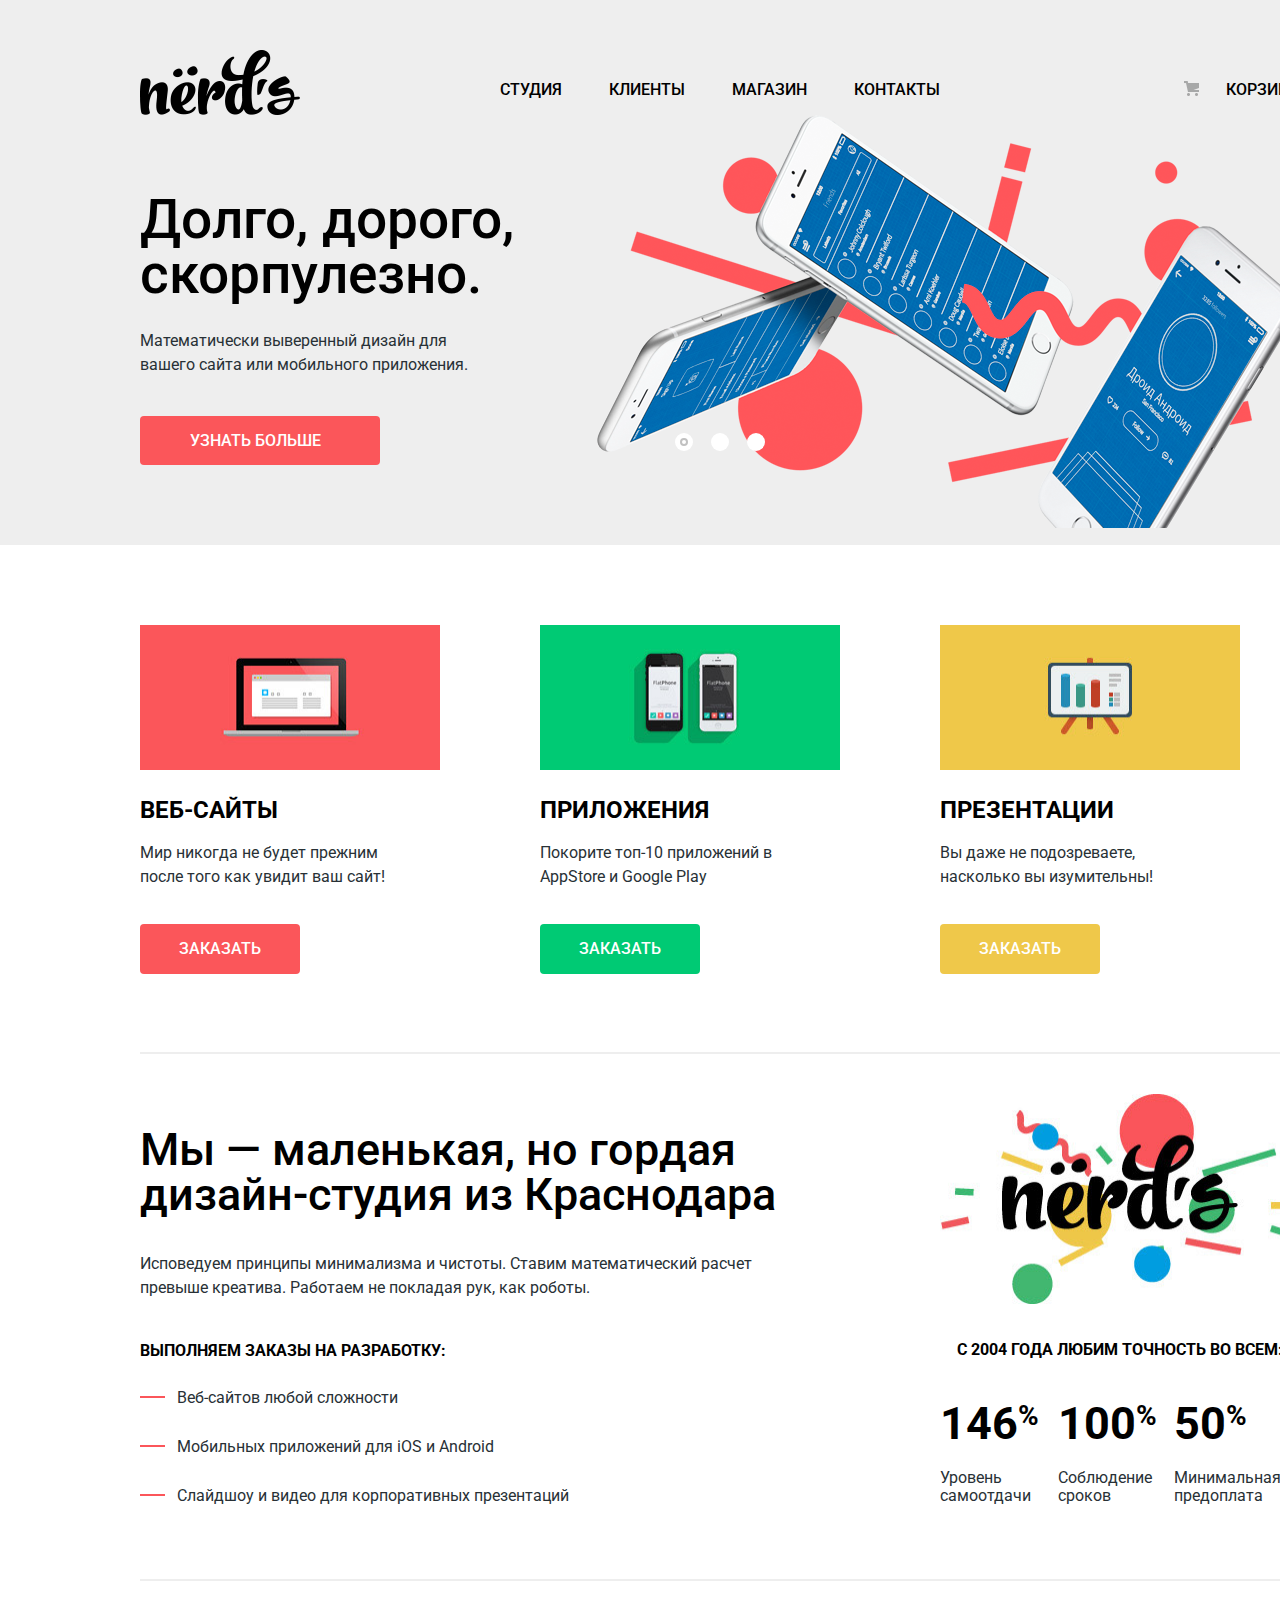
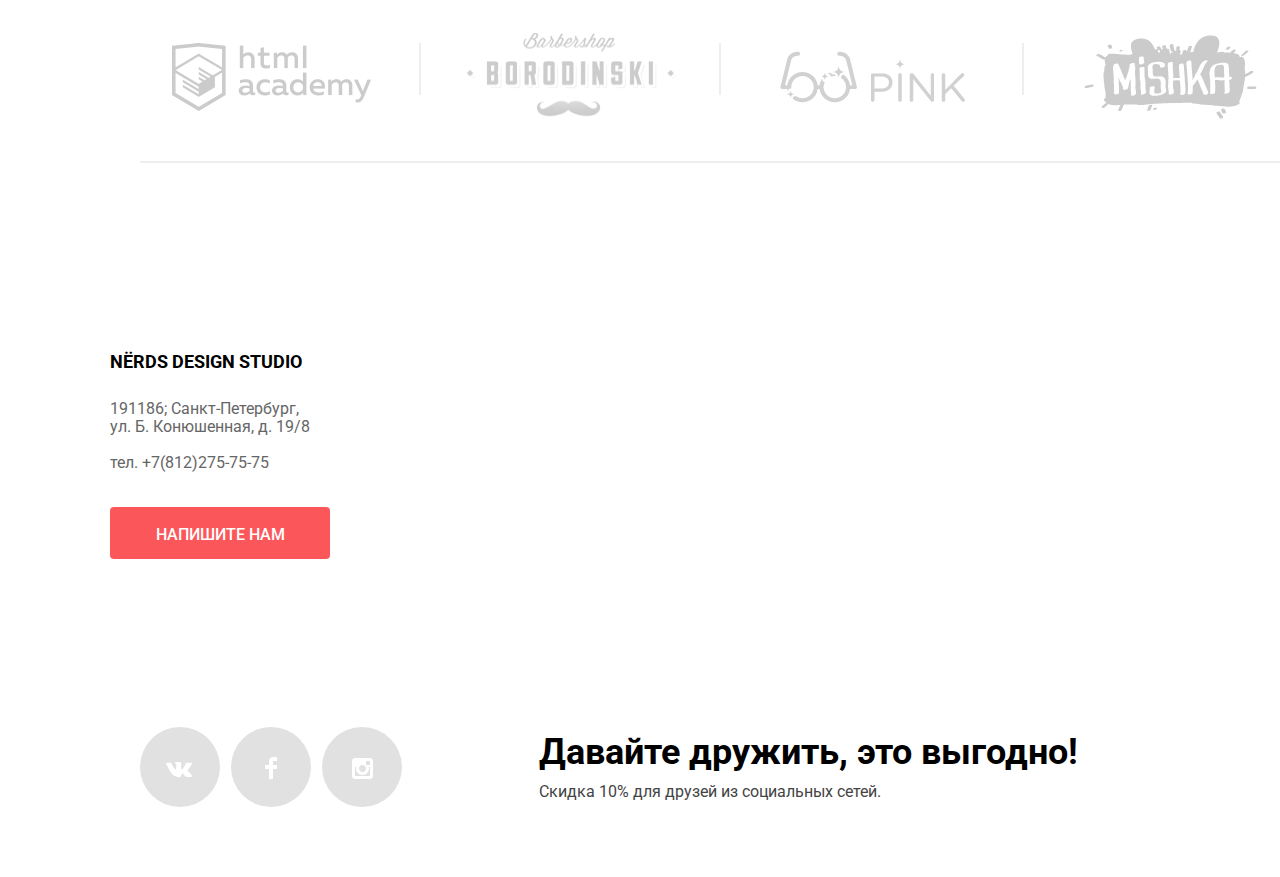
==== index.html @ 7571cc12 "Первая страница" ====
<!DOCTYPE html>
<html lang="ru">
  <head>
    <meta charset="utf-8">
    <title>Нёрдс</title>
    <link href="https://fonts.googleapis.com/css?family=Roboto:400,500,700&amp;subset=cyrillic" rel="stylesheet">
    <link href="css/normalize.css" rel="stylesheet">
    <link href="css/style.css" rel="stylesheet">
  </head>
  <body>
    <div class="header-gray-wrapper">
      <input class="visually-hidden" type="radio" id="slide-1" name="toggle" checked>
      <input class="visually-hidden" type="radio" id="slide-2" name="toggle">
      <input class="visually-hidden" type="radio" id="slide-3" name="toggle">
      <div class="site-wrapper">
        <header class="main-header">
          <div class="three-columns">
            <a href="#" class="logo-link">
              <svg xmlns="http://www.w3.org/2000/svg" xmlns:xlink="http://www.w3.org/1999/xlink" width="160" height="65" viewBox="0 0 160 65">
                <image id="nerds-logo" width="160" height="65" xlink:href="[data-uri]"/>
              </svg>      
            </a>
            <nav class="header-nav">
              <ul>
                <li class="header-nav-item"><a href="#">Студия</a></li>
                <li class="header-nav-item"><a href="#">Клиенты</a></li>
                <li class="header-nav-item"><a href="#">Магазин</a></li>
                <li class="header-nav-item"><a href="#">Контакты</a></li>
              </ul>
            </nav>
            <ul class="user-nav">
              <li class="user-nav-item">
                <a href="#">Корзина</a>
                <svg xmlns="http://www.w3.org/2000/svg" xmlns:xlink="http://www.w3.org/1999/xlink" width="15" height="15" viewBox="0 0 15 15">  
                  <image id="cart-icon" width="15" height="15" xlink:href="[data-uri]"/>
                </svg>  
              </li>
            </ul>
          </div>

          <section class="slider"> 
            <ul class="slider-list">
              <li class="slider-item slide" id="slide1">
                <h3 class="slide-title">
                  Долго, дорого, скорпулезно.
                </h3>
                <p class="slide-text">Математически выверенный дизайн для вашего сайта или мобильного приложения.</p>
                <a class="button slide-button" href="#"><span>Узнать больше</span></a>
              </li>
    
              <li class="slider-item slide" id="slide2">
                <h3 class="slide-title">
                  Любим математику как никто другой
                </h3>
                <p class="slide-text">Никакого креатива, только математические формулы для расчета идеальных пропорций.</p>
                <a class="button slide-button" href="#"><span>Узнать больше</span></a>
              </li>
    
              <li class="slider-item slide" id="slide3">
                <h3 class="slide-title">
                  Только ночь, только хардкор
                </h3>
                <p class="slide-text">Работать днём, как все? Мы против этого. Ближе к полуночи работа нолько начинается.</p>
                <a class="button slide-button" href="#"><span>Узнать больше</span></a>
              </li>
            </ul>

            <div class="slider-controls">
                <label for="slide-1">Первый</label>
                <label for="slide-2">Второй</label>
                <label for="slide-3">Третий</label>
              </div>
          </section>
        </header>
      </div> 
    </div>
    <div class="site-wrapper">
      <main>
        <section class="advantages">
          <h2 class="visually-hidden">Преимущества студии Нёрдс</h2>
          <ul class="advantages-list">
            <li class="advavantages-item">
              <img src="img/illustration-1.jpg" width="300" height="145" alt="Картинка веб-сайта">
              <h3 class="advantage-title">Веб-сайты</h3>
              <p class="advantage-text">Мир никогда не будет прежним после того как увидит ваш сайт!</p>
              <a class="button advantage-link" href="#"><span>Заказать</span></a>
            </li>
            <li class="advavantages-item">
                <img src="img/illustration-2.jpg" width="300" height="145" alt="Картинка с мобильными устройствами">
                <h3 class="advantage-title">Приложения</h3>
                <p class="advantage-text">Покорите топ-10 приложений в AppStore и Google Play</p>
                <a class="button advantage-link" href="#"><span>Заказать</span></a>
            </li>
            <li class="advavantages-item">
                <img src="img/illustration-3.jpg" width="300" height="145" alt="Картинка с презентацией">
                <h3 class="advantage-title">Презентации</h3>
                <p class="advantage-text">Вы даже не подозреваете, насколько вы изумительны!</p>
                <a class="button advantage-link" href="#"><span>Заказать</span></a>
            </li>
          </ul>
        </section>
        <div class="two-columns">
          <section class="studio-info">
            <h3 class="visually-hidden">Информация о студии Нёрдс</h3>
            <b class="studio-info-title">Мы — маленькая, но гордая дизайн-студия из Краснодара</b>
            <p class="studio-info-text">Исповедуем принципы минимализма и чистоты. Ставим математический расчет превыше креатива. Работаем не покладая
              рук, как роботы.
            </p>
            <p class="studio-offer-title">Выполняем заказы на разработку:</p>
            <ul class="studio-offer-list">
              <li class="studio-offer-item">Веб-сайтов любой сложности</li>
              <li class="studio-offer-item">Мобильных приложений для iOS и Android</li>
              <li class="studio-offer-item">Слайдшоу и видео для корпоративных презентаций</li>              
            </ul>
          </section>
          <section class="studio-statictics">
            <h3 class="visually-hidden">Статистика студии Нёрдс</h3>
            <img src="img/nerds-illustration.jpg" width="360" height="210" alt="Логотип Нёрдс">
            <p class="studio-statistics-title">с 2004 года любим точность во всем:</p>
            <ul class="studio-statistics-list">
              <li class="studio-statistics-item"><span class="statistics-percent">146<sup>%</sup></span>Уровень самоотдачи</li>
              <li class="studio-statistics-item"><span class="statistics-percent">100<sup>%</sup></span>Соблюдение сроков</li>
              <li class="studio-statistics-item"><span class="statistics-percent">50<sup>%</sup></span>Минимальная предоплата</li>
            </ul>
          </section>
         </div>

        <section class="partners">
          <h3 class="visually-hidden">Список партнеров Нёрдс</h3>
          <ul class="partners-list">
            <li class="partners-item">
              <a href="#"><img src="img/logo-1.png" width="199" height="68" alt="HTML-Academy"></a>
            </li>
            <li class="partners-item">
                <a href="#"><img src="img/logo-2.png" width="209" height="87" alt="Borodinski-Barbershop"></a>
            </li>
            <li class="partners-item">
                <a href="#"><img src="img/logo-3.png" width="185" height="52" alt="Pink"></a>
            </li>
            <li class="partners-item">
                <a href="#"><img src="img/logo-4.png" width="173" height="84" alt="Mishka"></a>
            </li>              
          </ul>
        </section>
      </main>
    </div>

      <section class="map" aria-label="Нёрдс на карте">
        <iframe src="https://yandex.ru/map-widget/v1/-/CBF9nKAJWA" height="415" allowfullscreen="true"></iframe>
        <div class="map-container">
          <section class="contacts">
            <span class="contacts-title">NЁRDS Design studio</span>
            <p class="contacts-adress">191186; Санкт-Петербург, ул. Б. Конюшенная, д. 19/8</p>
            <p class="contacts-telephone">тел. +7(812)275-75-75</p>
            <a class="button contacts-button"><span>Напишите нам</span></a>
          </section>
        </div>
      </section>
      
    <div class="site-wrapper">
      <footer class="main-footer">
        <ul class="footer-nav" aria-label="Нёрдс в социальных сетях">
          <li class="footer-nav-item">
            <a href="#" class="nav-item-vk">
              <span class="visually-hidden">Вконтакте</span>              
            </a>
          </li>

          <li class="footer-nav-item">
            <a href="#" class="nav-item-fb">
              <span class="visually-hidden">Фейсбук</span>
            </a>
          </li>

          <li class="footer-nav-item">
            <a href="#" class="nav-item-inst">
              <span class="visually-hidden">Инстаграм</span>            
            </a>
          </li>
        </ul>
        <div class="footer-info">
          <h3 class="footer-info-title">Давайте дружить, это выгодно!</h3>
          <span class="footer-info-text">Скидка 10% для друзей из социальных сетей.</span>
        </div>
      </footer>
    </div>
    
    <section class="write-us">
      <form class="write-us-form" id="write-us-form" action="https://echo.htmlacademy.ru" method="post">
        <h3 class="wrire-us-title">Напишите нам</h3>
        <div class="write-us-form-two-columns">
          <p>
            <label for="name">Ваше имя:</label>
            <input type="text" id="name" placeholder="Имя Фамилия">
          </p>
          <p>
            <label for="e-mail">Ваш e-mail:</label>
            <input type="email" id="e-mail" placeholder="email@example.com">
          </p>
        </div>
        <label for="text-form">Текст письма:</label>
        <textarea class="text-form" id="text-form" placeholder="В свободной форме"></textarea>
        <button class="button write-us-button">Отправить</button>
      </form>
      <button class="close-button" type="button">Закрыть окно</button>
    </section>
  </body>
</html>
---- css/style.css ----
body {
  margin: 0;
  padding: 0;

  font-family: "Roboto", "Arial", sans-serif;
  font-size: 16px;
  line-height: 24px;
  font-weight: normal;
  color: #000000;

  background-color: #ffffff;  
}

*, *::before, *::after {
	-webkit-box-sizing: inherit;
	        box-sizing: inherit;
}
html {
	-webkit-box-sizing: border-box;
	        box-sizing: border-box;
}
a {
  color: black;
	text-decoration: none;
}
.visually-hidden:not(:focus):not(:active),
input[type="checkbox"].visually-hidden,
input[type="radio"].visually-hidden {
  position: absolute;

  width: 1px;
  height: 1px;
  margin: -1px;
  border: 0;
  padding: 0;

  white-space: nowrap;

  -webkit-clip-path: inset(100%);
          clip-path: inset(100%);
  clip: rect(0 0 0 0);
  overflow: hidden;
}
.header-gray-wrapper {
  width: 100%;
  margin-bottom: 80px;

  background-color: #eeeeee;
}
.site-wrapper {
  width: 1440px;
  margin: 0 auto;
  padding: 0px 140px;
}
.three-columns {
  display: flex;
}
.header-nav ul,
.user-nav,
.slider-list,
.advantages-list,
.studio-offer-list,
.studio-statistics-list,
.partners-list,
.footer-nav {
  list-style: none;
}
.studio-offer-list {
  margin: 0;
  padding: 0;
}
.header-nav-item {
  line-height: 30px;
  font-weight: 500;

  text-transform: uppercase;
}
.user-nav-item {
  position: relative;

  line-height: 30px;
  font-weight: 500;
  text-transform: uppercase;

  padding-left: 42px;
}
.slide-title {
  font-size: 55px;
  line-height: 55px;
  font-weight: 500;
  width: 520px;

  margin: 0;
  padding: 0;
  margin-bottom: 27px;
}
.slide-text {
  width: 360px;

  margin-bottom: 39px;

  color: #283136;
}
.advantage-title {
  margin: 0;
  padding: 0;

  font-size: 24px;
  line-height: 30px;
  font-weight: 700;

  text-transform: uppercase;
}
.advantage-text {
  margin-bottom: 35px;

  width: 250px;

  color: #283136;
}
.button {
  display: block;

  border-radius: 4px;

  color: #ffffff;
  line-height: 18px;
  font-weight: 500;

  text-transform: uppercase;
  cursor: pointer;
}
.header-nav ul {
  display: flex;

  margin: 0;
  padding: 0;
  padding-top: 25px;
}
.user-nav ul {
  display: flex;
  flex-wrap: wrap;
}
.header-nav-item {
  margin-right: 47px;
}
.header-nav-item:hover a,
.user-nav-item:hover a {
  color: #fb565a;
}
.header-nav-item:active a,
.user-nav-item:active a {
  color: #a6a6a6;
}
.user-nav-item svg {
  position: absolute;
  left: 0;
  top: 6px;
}
.header-nav {
  width: 440px;
}
.logo-link {
  margin-right: 200px;
}
.logo-link svg {
  margin-bottom: -7px;
}
.logo-link:hover svg {
  opacity: 0.8;
}
.logo-link:active svg {
  opacity: 0.3;
}
.user-nav {
  padding: 0;
  padding-top: 25px;
  margin: 0;
  margin-left: auto;
}
.slider-list {
  margin: 0;
  padding: 0;
}
.studio-info-title {
  font-size: 45px;
  line-height: 45px;
  font-weight: 500;
}
.studio-info-text {
  margin-bottom: 39px;
  margin-top: 35px;

  color: #283136;
}
.studio-offer-title {
  font-weight: 700;
  text-transform: uppercase;

  margin-bottom: 23px;
}
.studio-offer-item {
  position: relative;
  margin-bottom: 25px;
  padding-left: 37px;

  color: #283136;
}
.studio-offer-item:last-child {
  margin-bottom: 0;
}
.studio-offer-item::before {
  content: "";

  position: absolute;
  width: 25px;
  height: 2px;
  left: 0;
  top: 10px;

  background-color: #fb565a;
}
.studio-statistics-title {
  font-weight: 700;

  text-align: center;
  text-transform: uppercase;
  margin-bottom: 53px;
}
.studio-statistics-item {
  line-height: 18px;
  color: #283136;
}
.statistics-percent {
  display: inline-block;
  margin-bottom: 34px;

  font-size: 45px;
  line-height: 10,06px;
  font-weight: 700;

  color: #000000;
}
.footer-info {
  padding-top: 7px;
}
.footer-info-title {
  margin: 0;
  padding: 0;
  margin-bottom: 10px;

  font-size: 36px;
  line-height: 36px;
  font-weight: bold;
}
.footer-info-text {
  line-height: 22px;
  color: #444444;
}
.advantages-list {
  display: flex;
  justify-content: space-between;

  padding: 0;  
}
.advantages {
  position: relative;

  margin-bottom: 120px;
}
.advantages::after {
  content: "";

  position: absolute;
  width: 100%;
  height: 2px;
  background-color: #eeeeee;

  bottom: -80px;
}
.advavantages-item {
  margin: 0;
  margin-right: 100px;
}
.advavantages-item img {
  margin-bottom: 18px;
}
.advavantages-item:nth-child(3n) {
  margin-right: 60px;
}
.two-columns {
  display: flex;
  justify-content: space-between;
  position: relative;

  margin-bottom: 125px;
}
.two-columns::after {
  content: "";

  position: absolute;
  width: 100%;
  height: 2px;
  background-color: #eeeeee;

  bottom: -73px;

}
.studio-info {
  width: 660px;
  
  padding-top: 33px;
}
.main-header {
  padding-top: 50px;
}
.slider-item {
  padding-top: 77px;
  padding-bottom: 80px;
  padding-right: 35px;

  background-repeat: no-repeat;
  background-position: right 5px top 0px;
}
#slide-1:checked ~ .site-wrapper .slider-item {
  background-image: url(../img/slide1.png);
}
#slide-2:checked ~ .site-wrapper .slider-item {
  background-image: url(../img/slide2.png);
}
#slide-3:checked ~ .site-wrapper .slider-item {
  background-image: url(../img/slide3.png);
}
.map iframe {
  position: absolute;
  width: 100%;
  top: 0;

  border: none;
}
.map {
  position: relative;
  padding-right: 840px;
  margin-bottom: 600px;
}
.map-container {
  position: relative;
  
  width: 320px;
  margin: 0 auto;
}
.partners {
  position: relative;

  margin-bottom: 115px;
}
.partners::after {
  content: "";

  position: absolute;
  width: 100%;
  height: 2px;
  background-color: #eeeeee;

  bottom: -36px;
}
.partners-list {
  display: flex;

  justify-content: space-between;
  flex-wrap: wrap;

  padding: 0;
  padding-left: 32px;
}
.partners-item {
  display: flex;
  align-items: center;
  position: relative;

  min-height: 87px;
}
.partners-item:nth-child(n+2)::before {
  content: "";

  position: absolute;
  width: 2px;
  height: 52px;
  background-color: #eeeeee;
  top: 10px;
  left: -48px;
}
.partners-item:nth-child(4n+3)::before {
  left: -61px;
}
.partners-item:nth-child(4n+4)::before {
  left: -62px;
}
.partners-item img {
  opacity: 0.2;
}
.partners-item:hover img {
  opacity: 1.0;
}
.partners-item:active img {
  opacity: 0.1;
}
.partners-item:nth-child(n) {
  margin-right: 95px;
}
.partners-item:nth-child(2n) {
  margin-right: 102px;
}
.partners-item:nth-child(3n) {
  margin-right: 118px;
}
.partners-item:nth-child(4n) {
  margin-right: 43px;
}
.main-footer {
  display: flex;

  padding-bottom: 70px;
}
.footer-nav {
  display: flex;
  justify-content: space-between;

  margin: 0;
  padding: 0;
  margin-right: 137px;
}
.footer-nav-item {
  position: relative;
  margin-right: 11px;

  width: 80px;
  height: 80px;
  border-radius: 50%;

  background-color: #e1e1e1;
}
.footer-nav-item:nth-child(3n) {
  margin-right: 0px;
}
.footer-nav-item:hover {
  background-color: #e74246;
  cursor: pointer;
}
.footer-nav-item:active {
  background-color: #d7373b;
  cursor: pointer;
}
.footer-nav-item:active a::after {
  opacity: 0.3;
}
.studio-statictics {
  width: 360px;
}
.studio-statictics img {
  margin-bottom: 11px;
}
.studio-statistics-list {
  display: flex;

  padding: 0;
  margin: 0;
}
.studio-statistics-item {
  display: flex;
  flex-direction: column;

  margin-right: 19px;
}
.studio-statistics-item:nth-child(3n+2) {
  margin-right: 17px;
}
.advantage-link {
  width: 160px;
  padding: 16px 39px;
}
.advavantages-item:nth-child(3n+1) .advantage-link {
  background-color: #fb565a;
}
.advavantages-item:nth-child(3n+1) .advantage-link:active {
  background-color: #d7373b;
}
.advavantages-item:nth-child(3n+2) .advantage-link {
  background-color: #00ca74;
}
.advavantages-item:nth-child(3n+3) .advantage-link {
  background-color: #efc84a;
}
.advavantages-item:nth-child(3n+2) .advantage-link:hover {
  background-color: #00bc6c;
}
.advavantages-item:nth-child(3n+2) .advantage-link:active {
  background-color: #00aa62;
}
.advavantages-item:nth-child(3n+3) .advantage-link:hover {
  background-color: #eab534;
}
.advavantages-item:nth-child(3n+3) .advantage-link:active {
  background-color: #e5a722;
}
.slide-button {
  width: 240px;
  padding: 16px 50px 15px 50px;

  background-color: #fb565a;
}
.slide-button:hover,
.write-us-button:hover,
.advavantages-item:nth-child(3n+1) .advantage-link:hover,
.contacts-button:hover {
  background-color: #e74246;
}
.slide-button:active,
.write-us-button:active,
.advavantages-item:nth-child(3n+1) .advantage-link:active,
.contacts-button:active {
  background-color: #d7373b;
}
.slide {
  display: none;
}
#slide-1:checked ~ .site-wrapper #slide1,
#slide-2:checked ~ .site-wrapper #slide2,
#slide-3:checked ~ .site-wrapper #slide3 {
  display: block;
}
.button:active {
  box-shadow: inset 0 3px 0 0 rgba(0, 1, 1, 0.1);
}
.button:active span {
  opacity: 0.3;
}
.contacts {
  position: absolute;
  top: 55px;
  left: 0px;

  width: 320px;
  padding: 50px;
  padding-bottom: 48px;

  background-color: #ffffff;
}
.contacts-title {
  display: inline-block;

  font-size: 18px;
  line-height: 30px;
  font-weight: 700;
  text-transform: uppercase;

  margin-bottom: 23px;
}
.contacts-adress,
.contacts-telephone {
  width: 203px;

  line-height: 18px;
  color: #666666;
}
.contacts-adress {
  margin: 0;
  margin-bottom: 18px;
}
.contacts-telephone {
  margin: 0;
  margin-bottom: 35px;
}
.contacts-button {
  text-align: center;
  padding: 19px 40px 15px 40px;

  background-color: #fb565a;
}

.slider {
  position: relative;
}

.slider-controls label {
  display: inline-block;
  position: relative;

  width: 18px;
  height: 18px;
  margin-right: 18px;

  vertical-align: top;

  background-color: #ffffff;
  border-radius: 50%;
  cursor: pointer;
}
.slider-controls {
  position: absolute;
  bottom: 88px;
  left: 535px;
  z-index: 20;
  
  font-size: 0;
}
#slide-1:checked ~ .site-wrapper label[for="slide-1"]::before,
#slide-2:checked ~ .site-wrapper label[for="slide-2"]::before,
#slide-3:checked ~ .site-wrapper label[for="slide-3"]::before {
  content: "";

  position: absolute;
  left: 50%;
  top: 50%;
  z-index: 20;
  width: 8px;
  height: 8px;
  margin: -4px;

  background-color: inherit;
  border: 2px solid #c1c1c1;
  border-radius: 50%;
}
.write-us {
  width: 960px;
  padding: 70px 100px 85px 100px;

  background-color: #ffffff;
}
input[type="text"],
input[type="email"] {
  width: 360px;
  border: none;
  border-radius: 3px;
  border: 2px solid #d7dcde;
  padding: 15px;
}
.wrire-us-title {
  padding: 0;
  margin: 0;
  margin-bottom: 50px;

  font-size: 45px;
  line-height: 45px;
  font-weight: 500;
}
.write-us-button {
  margin: 0;
  padding: 17px 80px;

  background-color: #fb565a;
}
.text-form {
  width: 760px;
  padding: 15px;
  margin-bottom: 50px;
  min-height: 120px;
  resize: none;
}
input[type="text"]::placeholder,
input[type="email"]::placeholder,
.text-form::placeholder {
  color: #a1a1a1;
}
.write-us-form-two-columns {
  display: flex;
  justify-content: space-between;

  margin-bottom: 40px;
}
.footer-nav-item a::after {
  content: "";

  position: absolute;
  width: 26px;
  height: 28px;

  background-repeat: no-repeat;
  background-position: center;
}
.nav-item-vk::after {
  top: 28px;
  left: 26px;

  background-image: url(../img/vk-icon.svg);
}
.nav-item-fb::after {
  top: 27px;
  left: 27px;

  background-image: url(../img/fb-icon.svg);
}
.nav-item-inst::after {
  top: 27px;
  left: 27px;

  background-image: url(../img/insta-icon.svg);
}
.statistics-percent sup {
  font-size: 28px;
  line-height: 10px;
}
.write-us button {
  border: none;
}
.write-us {
  display: none;
  position: fixed;
  top: 10%;
  left: 50%;
  margin-left: -480px;
  z-index: 20;

  box-shadow: 0px 20px 40px 0px rgba(0, 1, 1, 0.75);
}
.close-button {
  position: absolute;
  top: 80px;
  right: 90px;

  font-size: 0;
  cursor: pointer;
}
.close-button::before,
.close-button::after {
  content: "";
  
  position: absolute;

  width: 3px;
  height: 20px;

  background-color: #fb565a;
  opacity: 0.3;
}
.close-button::before {
  transform: rotate(-45deg);
}
.close-button::after {
  transform: rotate(45deg);
}
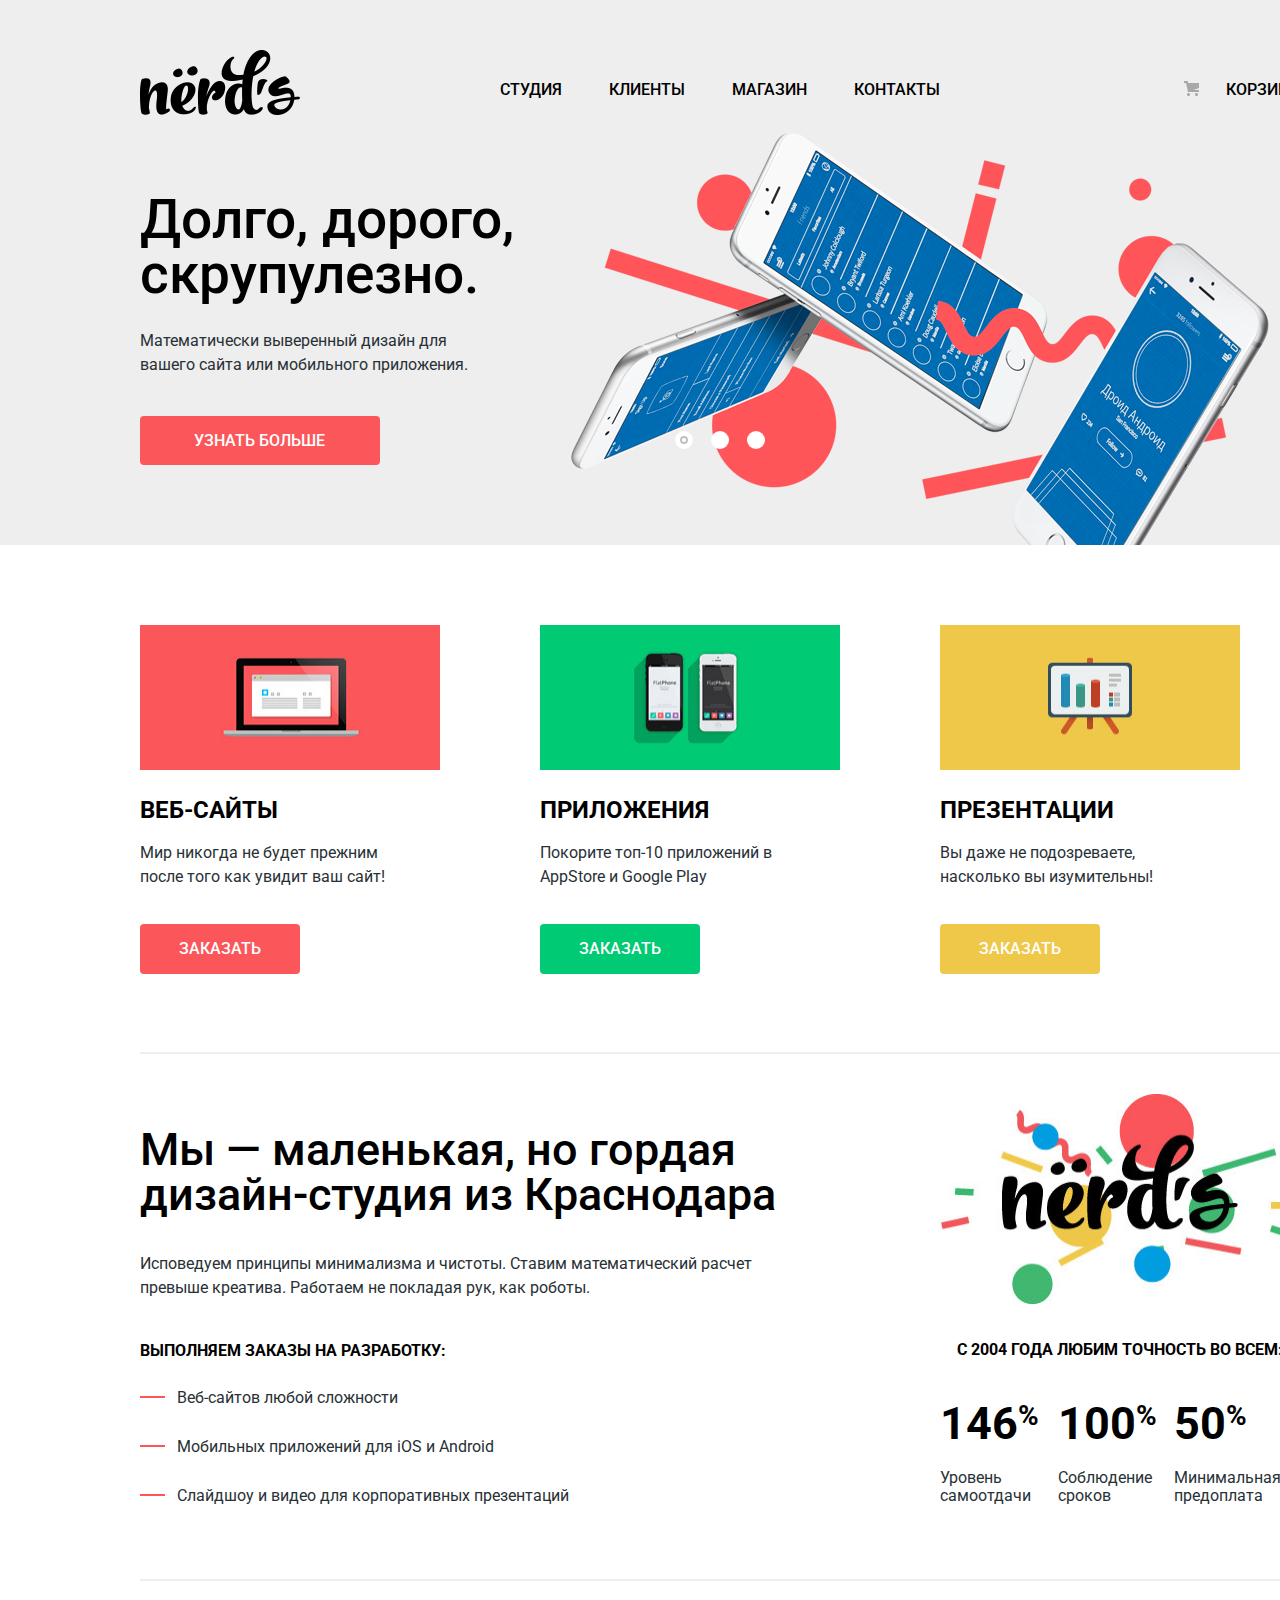
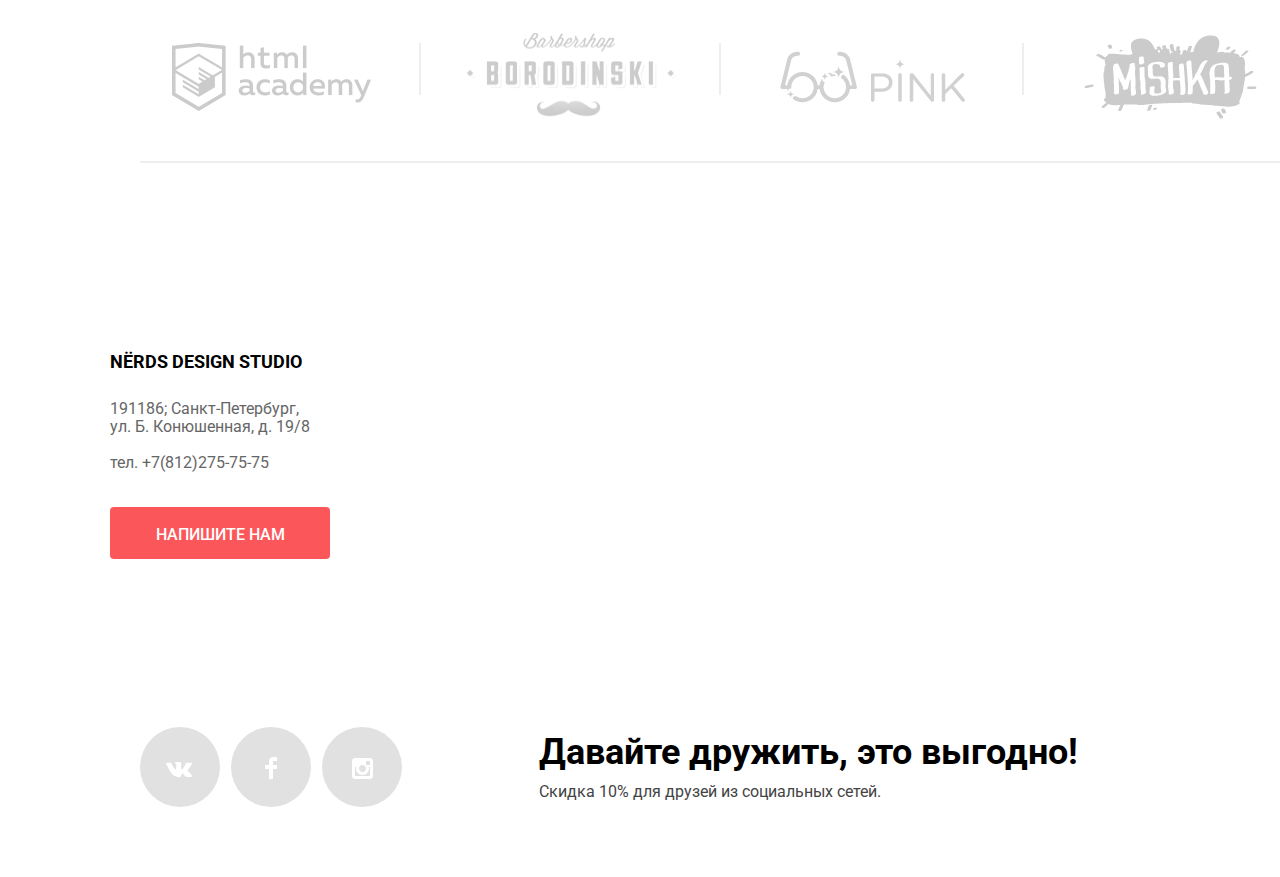
==== commit b7c62f06: "Исправлены опечатки" ====
--- a/index.html
+++ b/index.html
@@ -24,7 +24,7 @@
               <ul>
                 <li class="header-nav-item"><a href="#">Студия</a></li>
                 <li class="header-nav-item"><a href="#">Клиенты</a></li>
-                <li class="header-nav-item"><a href="#">Магазин</a></li>
+                <li class="header-nav-item"><a href="catalog.html">Магазин</a></li>
                 <li class="header-nav-item"><a href="#">Контакты</a></li>
               </ul>
             </nav>
@@ -42,7 +42,7 @@
             <ul class="slider-list">
               <li class="slider-item slide" id="slide1">
                 <h3 class="slide-title">
-                  Долго, дорого, скорпулезно.
+                  Долго, дорого, скрупулезно.
                 </h3>
                 <p class="slide-text">Математически выверенный дизайн для вашего сайта или мобильного приложения.</p>
                 <a class="button slide-button" href="#"><span>Узнать больше</span></a>
@@ -60,7 +60,7 @@
                 <h3 class="slide-title">
                   Только ночь, только хардкор
                 </h3>
-                <p class="slide-text">Работать днём, как все? Мы против этого. Ближе к полуночи работа нолько начинается.</p>
+                <p class="slide-text">Работать днём, как все? Мы против этого. Ближе к полуночи работа только начинается.</p>
                 <a class="button slide-button" href="#"><span>Узнать больше</span></a>
               </li>
             </ul>
@@ -152,7 +152,7 @@
             <span class="contacts-title">NЁRDS Design studio</span>
             <p class="contacts-adress">191186; Санкт-Петербург, ул. Б. Конюшенная, д. 19/8</p>
             <p class="contacts-telephone">тел. +7(812)275-75-75</p>
-            <a class="button contacts-button"><span>Напишите нам</span></a>
+            <a href="#" class="button contacts-button"><span>Напишите нам</span></a>
           </section>
         </div>
       </section>
@@ -204,5 +204,7 @@
       </form>
       <button class="close-button" type="button">Закрыть окно</button>
     </section>
+
+    <script src="js/script.js"></script>
   </body>
 </html>--- a/css/style.css
+++ b/css/style.css
@@ -62,7 +62,13 @@
 .studio-offer-list,
 .studio-statistics-list,
 .partners-list,
-.footer-nav {
+.footer-nav,
+.products-list,
+.sorting-position,
+.user-sorting-position,
+.pagination-list,
+.feature-filter-list,
+.grid-filter-list {
   list-style: none;
 }
 .studio-offer-list {
@@ -320,7 +326,13 @@
   padding-right: 35px;
 
   background-repeat: no-repeat;
-  background-position: right 5px top 0px;
+  background-position: right 1px top 0px;
+}
+.slider-item:nth-child(1) {
+  background-position: right 31px top 17px;
+}
+.slider-item:nth-child(3) {
+  background-position: right 0px top 18px;
 }
 #slide-1:checked ~ .site-wrapper .slider-item {
   background-image: url(../img/slide1.png);
@@ -340,8 +352,9 @@
 }
 .map {
   position: relative;
+  min-height: 415px;
   padding-right: 840px;
-  margin-bottom: 600px;
+  margin-bottom: 70px;
 }
 .map-container {
   position: relative;
@@ -505,20 +518,22 @@
 }
 .slide-button {
   width: 240px;
-  padding: 16px 50px 15px 50px;
+  padding: 16px 50px 15px 54px;
 
   background-color: #fb565a;
 }
 .slide-button:hover,
 .write-us-button:hover,
 .advavantages-item:nth-child(3n+1) .advantage-link:hover,
-.contacts-button:hover {
+.contacts-button:hover,
+.product-price:hover {
   background-color: #e74246;
 }
 .slide-button:active,
 .write-us-button:active,
 .advavantages-item:nth-child(3n+1) .advantage-link:active,
-.contacts-button:active {
+.contacts-button:active,
+.product-price:active {
   background-color: #d7373b;
 }
 .slide {
@@ -598,7 +613,7 @@
 }
 .slider-controls {
   position: absolute;
-  bottom: 88px;
+  bottom: 90px;
   left: 535px;
   z-index: 20;
   
@@ -739,9 +754,408 @@
 .close-button::after {
   transform: rotate(45deg);
 }
-
-
-
-
-
-
+.catalog-title {
+  font-size: 55px;
+  line-height: 55px;
+  font-weight: 500;
+  text-align: center;
+
+  margin: 0;
+  margin-top: 77px;
+  padding: 0;
+  padding-bottom: 108px;
+}
+.nav-item-current {
+  position: relative;
+}
+.nav-item-current::after {
+  content: "";
+
+  position: absolute;
+  bottom: -10px;
+  left: 0px;
+  width: 74px;
+  height: 2px;
+  background-color: #fb565a;
+}
+.catalog-header-wrapper {
+  margin-bottom: 55px;
+}
+.catalog-two-columns {
+  display: flex;
+  justify-content: space-between;
+
+  margin-bottom: 60px;
+}
+.filters {
+  width: 280px;
+
+  margin-right: 135px;
+}
+.products {
+  padding-top: 3px;
+  width: 820px;
+}
+.products-title {
+  display: inline-block;
+  font-size: 18px;
+  line-height: 18px;
+  font-weight: 700;
+  text-transform: uppercase;
+
+  margin-right: 265px;
+  margin-bottom: 97px;
+  padding-left: 2px;
+}
+.product-description {
+  display: none;
+
+  width: 360px;
+  min-height: 230px;
+  padding: 32px 20px 45px 20px;
+
+  text-align: center;
+  background-color: #eeeeee;
+}
+.products-list {
+  display: flex;
+  flex-wrap: wrap;
+  justify-content: space-between;
+
+  margin: 0;
+  margin-bottom: 54px;
+  padding: 0;
+}
+.products-item {
+  position: relative;
+
+  margin: 0;
+  padding: 0;
+  margin-bottom: 66px;
+}
+.products-item:nth-last-child(-n+2) {
+  margin-bottom: 0;
+}
+.products-item::before {
+  content: "";
+
+  position: absolute;
+  width: 360px;
+  height: 40px;
+  top: -39px;
+  left: 0px;
+
+  background-image: url(../img/browser.svg);
+  opacity: 0.12;
+}
+.products-item:hover::before {
+  opacity: 1;
+}
+.products-item:hover .product-description {
+  display: block;
+  position: absolute;
+  bottom: 0;
+}
+.product-label {
+  font-size: 18px;
+  line-height: 30px;
+  font-weight: 700;
+  text-transform: uppercase;
+  
+  width: 200px;
+  margin: 0 auto;
+  margin-bottom: 25px;
+}
+.product-info {
+  font-size: 16px;
+  line-height: 18px;
+  width: 230px;
+  margin: 0 auto;
+  margin-bottom: 30px;
+
+  color: #666666;
+}
+.product-price {
+  width: 200px;
+  padding: 17px 60px;
+  margin: 0 auto;
+
+  background-color: #fb565a;
+}
+.sorting-wrapper {
+  display: flex;
+}
+.sorting-position li,
+.user-sorting-position li {
+  margin: 0;
+  padding: 0;
+
+  text-transform: uppercase;
+}
+.sorting-position {
+  display: flex;
+  justify-content: space-between;
+  flex-wrap: wrap;
+
+  width: 270px;
+  margin: 0;
+  margin-right: 50px;
+  padding: 0;
+  padding-bottom: 45px;
+  padding-top: 3px;
+}
+.sorting-item {
+  font-size: 14px;
+  line-height: 18px;
+  
+  opacity: 0.3;
+}
+.sorting-item:hover {
+  opacity: 0.6;
+}
+.sorting-item:active {
+  opacity: 1.0;
+}
+.current-sorting-position {
+  opacity: 1.0;
+}
+.user-sorting-position {
+  display: flex;
+  justify-content: space-between;
+
+  width: 40px;
+  margin: 0;
+  padding: 0;
+  padding-bottom: 45px;
+}
+.pagination-list {
+  display: flex;
+
+  margin: 0;
+  padding: 0;
+  padding-left: 1px;
+}
+.pagination-item {
+  font-size: 16px;
+  line-height: 18px;
+  font-weight: 500;
+  text-align: center;
+  min-width: 50px;
+  
+  padding: 16px 17px 14px 17px;
+  
+  margin-right: 11px;
+  border-radius: 5px;
+  color: #000000;
+  background-color: #eeeeee;
+  cursor: pointer;
+}
+.pagination-item-long {
+  text-transform: uppercase;
+  padding: 16px 78px 13px 78px;
+}
+.filter-button {
+  padding: 17px 90px 15px 90px;
+
+  border: none;
+  outline: none;
+  color: #000000;
+  background-color: #eeeeee; 
+}
+.pagination-item:hover,
+.filter-button:hover {
+  background-color: #dfdfdf;
+  border-color: #dfdfdf;
+}
+.pagination-item:active,
+.filter-button:active {
+  background-color: #d5d5d5;
+  border-color: #d5d5d5;
+  box-shadow: inset 0 3px 0 0 rgba(0, 1, 1, 0.1);
+}
+.pagination-item:active a {
+  color: #b7b7b7;
+}
+.pagination-item-current {
+  padding: 13px 14px 11px 14px;
+  background-color: #ffffff;
+  border: 3px solid #dbdbdb;
+}
+.legend-filter {
+  font-size: 18px;
+  line-height: 30px;
+  font-weight: 700;
+  text-transform: uppercase;
+}
+.grid-filter,
+.feature-filter,
+.cost-filter {
+  padding: 0;
+  border: none;
+}
+.cost-filter {
+  width: 260px;
+
+  margin-bottom: 53px;
+}
+.grid-filter {
+  margin-bottom: 25px;
+}
+.feature-filter {
+  margin-bottom: 30px;
+}
+.grid-filter-item,
+.feature-filter-item {
+  font-size: 16px;
+  line-height: 20px;
+
+  margin-bottom: 20px;
+
+  color: #283136;
+}
+.feature-filter-list,
+.grid-filter-list {
+  margin: 0;
+  padding: 0;
+  padding-left: 35px;
+}
+.radio-inditicator,
+.checkbox-inditicator {
+  position: relative;
+}
+.radio-inditicator::before {
+  content: "";
+
+  position: absolute;
+  width: 25px;
+  height: 25px;
+  left: -36px;
+  top: -3px;
+
+  opacity: 0.4;
+  background-image: url(../img/radio-off.svg);
+}
+
+.checkbox-inditicator::before {
+  content: "";
+
+  position: absolute;
+  width: 27px;
+  height: 23px;
+  left: -35px;
+  top: -3px;
+
+  opacity: 0.4;
+  background-image: url(../img/checkbox-off.svg);  
+  background-repeat: no-repeat;
+}
+.checkbox-inditicator:hover::before,
+.radio-inditicator:hover::before {
+  opacity: 1;
+  cursor: pointer;
+}
+
+.grid-filter-item input[type="radio"]:checked + .radio-inditicator::before {
+  background-image: url(../img/radio-on.svg);
+}
+.feature-filter-item input[type="checkbox"]:checked + .checkbox-inditicator::before {
+  background-image: url(../img/checkbox-on.svg);
+}
+.min-price,
+.max-price {
+  font-size: 16px;
+  line-height: 22px;
+
+  color: #283136;
+}
+.price-controls {
+  display: flex;
+  justify-content: space-between;
+
+  text-transform: uppercase;
+}
+.price-controls input {
+  width: 80px;
+  padding-top: 10px;
+  padding-bottom: 10px;
+  padding-left: 5px;
+  padding-right: 5px;
+  margin-left: 10px;
+
+  text-align: center;
+  background-color: #eeeeee;
+  border: none;
+}
+.cost-range-controls {
+  padding: 38px 20px 40px 20px;
+  margin-top: 49px;
+  margin-bottom: 14px;
+
+  border-radius: 3px;
+  background-color: #eeeeee;
+}
+.price-bar {
+  position: relative;
+
+  height: 2px;
+  background-color: #d7dcde;
+}
+.colored-price-bar {
+  position: absolute;
+
+  height: 2px;
+  width: 145px;
+  background-color: #00ca74;
+  z-index: 3;
+}
+.toggle {
+  position: absolute;
+
+  width: 20px;
+  height: 20px;
+  
+  background-color: #ababab;
+  border: 8px solid #ffffff;
+  border-radius: 50%;
+  box-shadow: 0 3px 1px 0 #cfcfcf;
+
+  z-index: 30;
+  cursor: pointer;
+}
+.left-toggle {
+  top: -9px;
+  left: -3px;
+}
+.right-toggle {
+  top: -9px;
+  right: 62px;
+}
+.legend-grid {
+  margin-bottom: 16px;
+}
+.legend-feature {
+  margin-bottom: 16px;
+}
+.sorting-down svg {
+  transform: rotate(-180deg);
+}
+.user-sorting-position li {
+  opacity: 0.2;
+}
+.user-sorting-position li:hover {
+  opacity: 0.5;
+}
+.user-sorting-position li:active {
+  opacity: 1.0;
+}
+.user-sorting-position .active-sorting-position {
+  opacity: 1.0;
+}
+
+
+
+
+
+
+
+
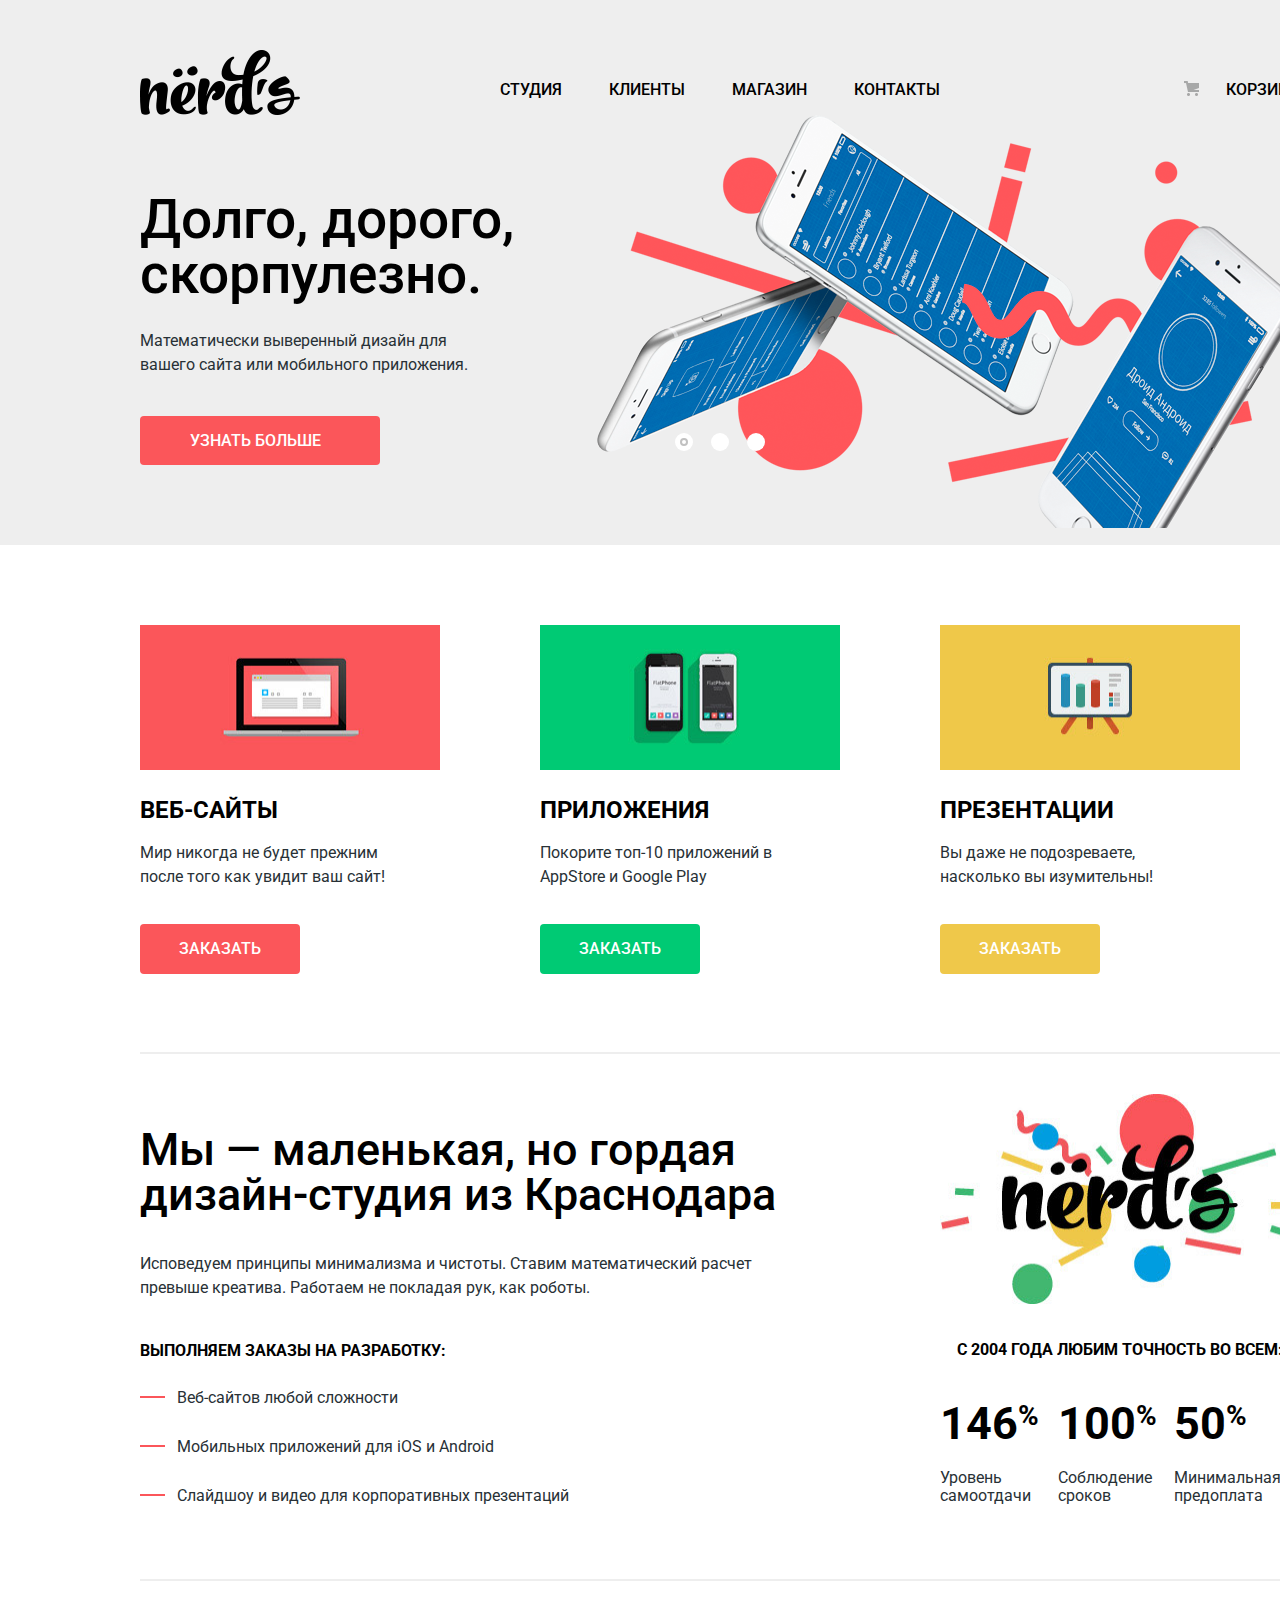
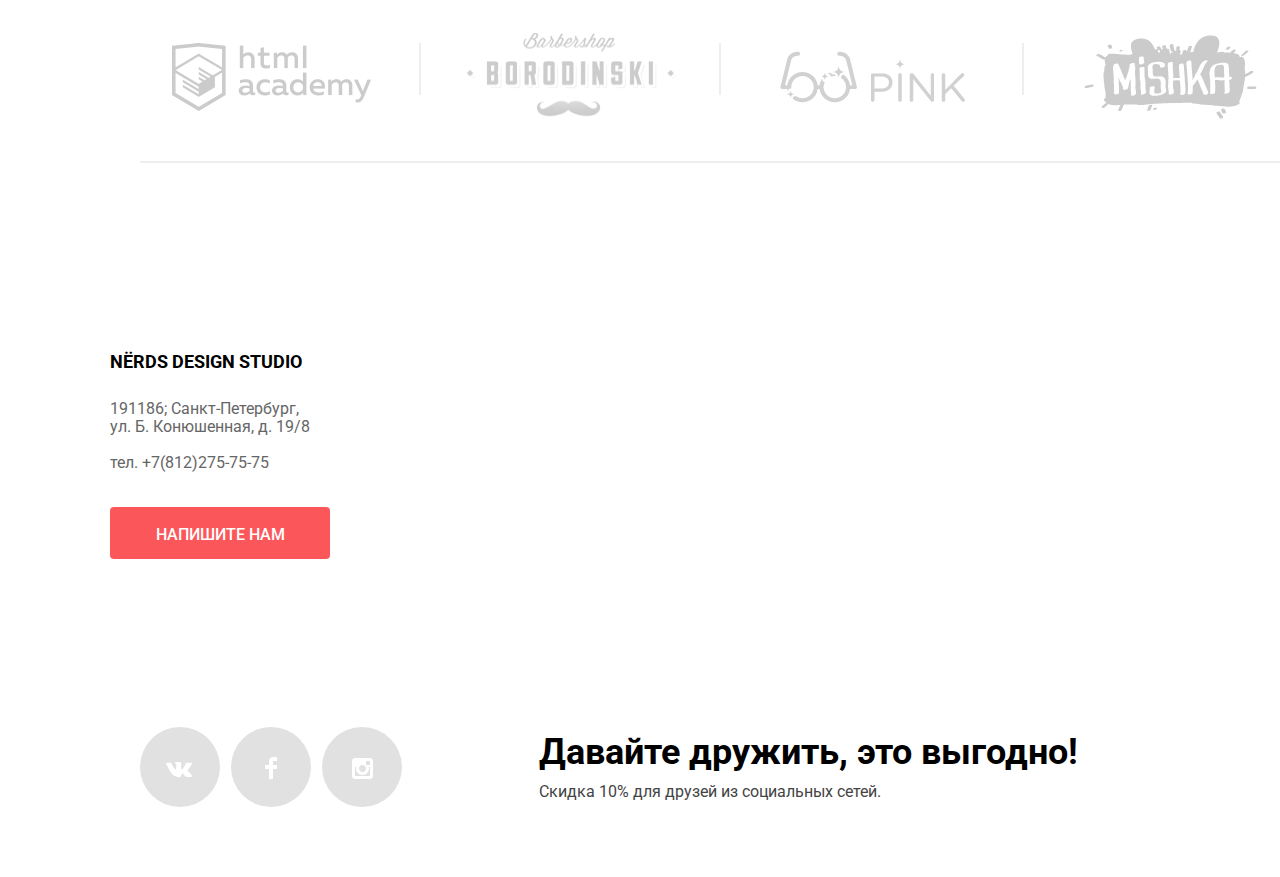
==== commit 6acb116a: "Revert "Исправлены опечатки"" ====
--- a/index.html
+++ b/index.html
@@ -42,7 +42,7 @@
             <ul class="slider-list">
               <li class="slider-item slide" id="slide1">
                 <h3 class="slide-title">
-                  Долго, дорого, скрупулезно.
+                  Долго, дорого, скорпулезно.
                 </h3>
                 <p class="slide-text">Математически выверенный дизайн для вашего сайта или мобильного приложения.</p>
                 <a class="button slide-button" href="#"><span>Узнать больше</span></a>
@@ -60,7 +60,7 @@
                 <h3 class="slide-title">
                   Только ночь, только хардкор
                 </h3>
-                <p class="slide-text">Работать днём, как все? Мы против этого. Ближе к полуночи работа только начинается.</p>
+                <p class="slide-text">Работать днём, как все? Мы против этого. Ближе к полуночи работа нолько начинается.</p>
                 <a class="button slide-button" href="#"><span>Узнать больше</span></a>
               </li>
             </ul>
@@ -204,7 +204,5 @@
       </form>
       <button class="close-button" type="button">Закрыть окно</button>
     </section>
-
-    <script src="js/script.js"></script>
   </body>
 </html>--- a/css/style.css
+++ b/css/style.css
@@ -66,9 +66,7 @@
 .products-list,
 .sorting-position,
 .user-sorting-position,
-.pagination-list,
-.feature-filter-list,
-.grid-filter-list {
+.pagination-list {
   list-style: none;
 }
 .studio-offer-list {
@@ -326,13 +324,7 @@
   padding-right: 35px;
 
   background-repeat: no-repeat;
-  background-position: right 1px top 0px;
-}
-.slider-item:nth-child(1) {
-  background-position: right 31px top 17px;
-}
-.slider-item:nth-child(3) {
-  background-position: right 0px top 18px;
+  background-position: right 5px top 0px;
 }
 #slide-1:checked ~ .site-wrapper .slider-item {
   background-image: url(../img/slide1.png);
@@ -518,7 +510,7 @@
 }
 .slide-button {
   width: 240px;
-  padding: 16px 50px 15px 54px;
+  padding: 16px 50px 15px 50px;
 
   background-color: #fb565a;
 }
@@ -613,7 +605,7 @@
 }
 .slider-controls {
   position: absolute;
-  bottom: 90px;
+  bottom: 88px;
   left: 535px;
   z-index: 20;
   
@@ -779,7 +771,7 @@
   background-color: #fb565a;
 }
 .catalog-header-wrapper {
-  margin-bottom: 55px;
+  margin-bottom: 60px;
 }
 .catalog-two-columns {
   display: flex;
@@ -790,10 +782,9 @@
 .filters {
   width: 280px;
 
-  margin-right: 135px;
+  margin-right: 140px;
 }
 .products {
-  padding-top: 3px;
   width: 820px;
 }
 .products-title {
@@ -804,7 +795,7 @@
   text-transform: uppercase;
 
   margin-right: 265px;
-  margin-bottom: 97px;
+  margin-bottom: 95px;
   padding-left: 2px;
 }
 .product-description {
@@ -902,12 +893,10 @@
   margin-right: 50px;
   padding: 0;
   padding-bottom: 45px;
-  padding-top: 3px;
 }
 .sorting-item {
   font-size: 14px;
   line-height: 18px;
-  
   opacity: 0.3;
 }
 .sorting-item:hover {
@@ -954,21 +943,11 @@
   text-transform: uppercase;
   padding: 16px 78px 13px 78px;
 }
-.filter-button {
-  padding: 17px 90px 15px 90px;
-
-  border: none;
-  outline: none;
-  color: #000000;
-  background-color: #eeeeee; 
-}
-.pagination-item:hover,
-.filter-button:hover {
+.pagination-item:hover {
   background-color: #dfdfdf;
   border-color: #dfdfdf;
 }
-.pagination-item:active,
-.filter-button:active {
+.pagination-item:active {
   background-color: #d5d5d5;
   border-color: #d5d5d5;
   box-shadow: inset 0 3px 0 0 rgba(0, 1, 1, 0.1);
@@ -981,181 +960,8 @@
   background-color: #ffffff;
   border: 3px solid #dbdbdb;
 }
-.legend-filter {
-  font-size: 18px;
-  line-height: 30px;
-  font-weight: 700;
-  text-transform: uppercase;
-}
-.grid-filter,
-.feature-filter,
-.cost-filter {
-  padding: 0;
-  border: none;
-}
-.cost-filter {
-  width: 260px;
-
-  margin-bottom: 53px;
-}
-.grid-filter {
-  margin-bottom: 25px;
-}
-.feature-filter {
-  margin-bottom: 30px;
-}
-.grid-filter-item,
-.feature-filter-item {
-  font-size: 16px;
-  line-height: 20px;
-
-  margin-bottom: 20px;
-
-  color: #283136;
-}
-.feature-filter-list,
-.grid-filter-list {
-  margin: 0;
-  padding: 0;
-  padding-left: 35px;
-}
-.radio-inditicator,
-.checkbox-inditicator {
-  position: relative;
-}
-.radio-inditicator::before {
-  content: "";
-
-  position: absolute;
-  width: 25px;
-  height: 25px;
-  left: -36px;
-  top: -3px;
-
-  opacity: 0.4;
-  background-image: url(../img/radio-off.svg);
-}
-
-.checkbox-inditicator::before {
-  content: "";
-
-  position: absolute;
-  width: 27px;
-  height: 23px;
-  left: -35px;
-  top: -3px;
-
-  opacity: 0.4;
-  background-image: url(../img/checkbox-off.svg);  
-  background-repeat: no-repeat;
-}
-.checkbox-inditicator:hover::before,
-.radio-inditicator:hover::before {
-  opacity: 1;
-  cursor: pointer;
-}
-
-.grid-filter-item input[type="radio"]:checked + .radio-inditicator::before {
-  background-image: url(../img/radio-on.svg);
-}
-.feature-filter-item input[type="checkbox"]:checked + .checkbox-inditicator::before {
-  background-image: url(../img/checkbox-on.svg);
-}
-.min-price,
-.max-price {
-  font-size: 16px;
-  line-height: 22px;
-
-  color: #283136;
-}
-.price-controls {
-  display: flex;
-  justify-content: space-between;
-
-  text-transform: uppercase;
-}
-.price-controls input {
-  width: 80px;
-  padding-top: 10px;
-  padding-bottom: 10px;
-  padding-left: 5px;
-  padding-right: 5px;
-  margin-left: 10px;
-
-  text-align: center;
-  background-color: #eeeeee;
-  border: none;
-}
-.cost-range-controls {
-  padding: 38px 20px 40px 20px;
-  margin-top: 49px;
-  margin-bottom: 14px;
-
-  border-radius: 3px;
-  background-color: #eeeeee;
-}
-.price-bar {
-  position: relative;
-
-  height: 2px;
-  background-color: #d7dcde;
-}
-.colored-price-bar {
-  position: absolute;
-
-  height: 2px;
-  width: 145px;
-  background-color: #00ca74;
-  z-index: 3;
-}
-.toggle {
-  position: absolute;
-
-  width: 20px;
-  height: 20px;
-  
-  background-color: #ababab;
-  border: 8px solid #ffffff;
-  border-radius: 50%;
-  box-shadow: 0 3px 1px 0 #cfcfcf;
-
-  z-index: 30;
-  cursor: pointer;
-}
-.left-toggle {
-  top: -9px;
-  left: -3px;
-}
-.right-toggle {
-  top: -9px;
-  right: 62px;
-}
-.legend-grid {
-  margin-bottom: 16px;
-}
-.legend-feature {
-  margin-bottom: 16px;
-}
-.sorting-down svg {
-  transform: rotate(-180deg);
-}
-.user-sorting-position li {
-  opacity: 0.2;
-}
-.user-sorting-position li:hover {
-  opacity: 0.5;
-}
-.user-sorting-position li:active {
-  opacity: 1.0;
-}
-.user-sorting-position .active-sorting-position {
-  opacity: 1.0;
-}
-
-
-
-
-
-
-
-
+
+
+
+
+
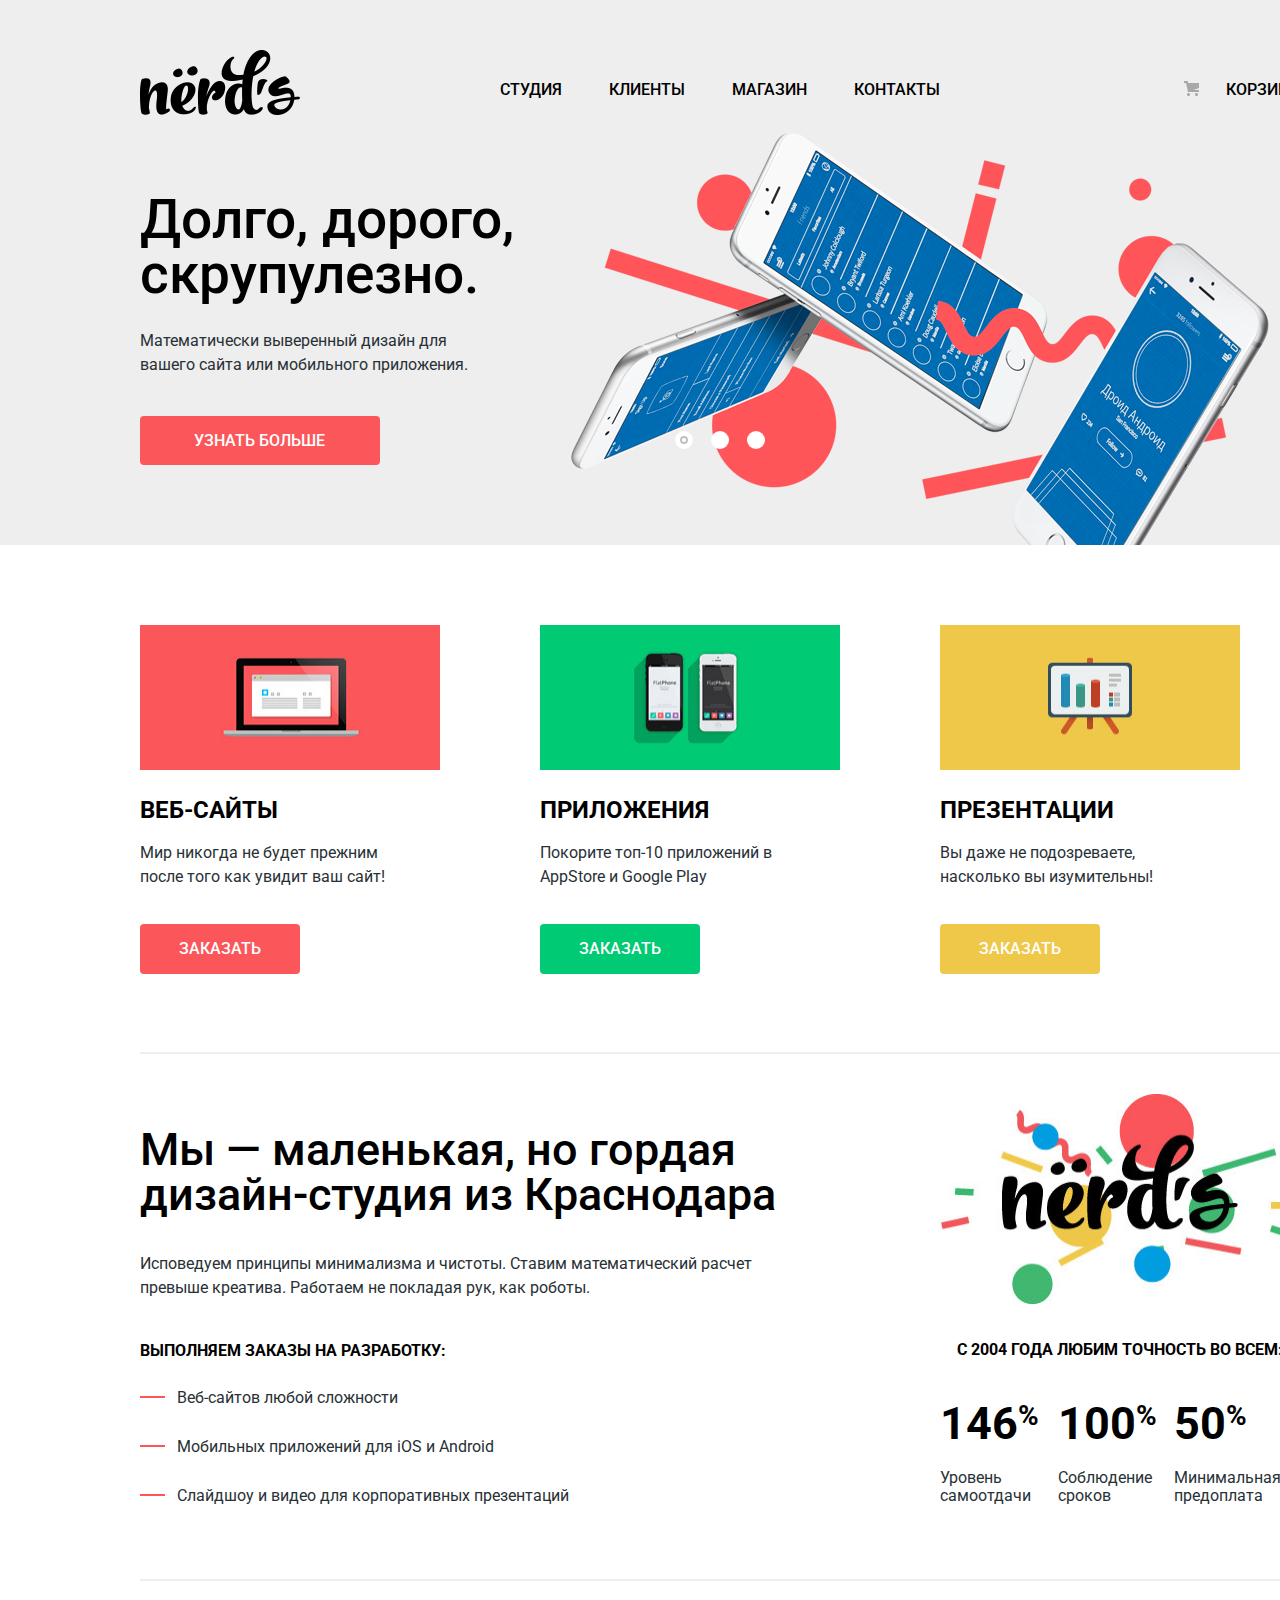
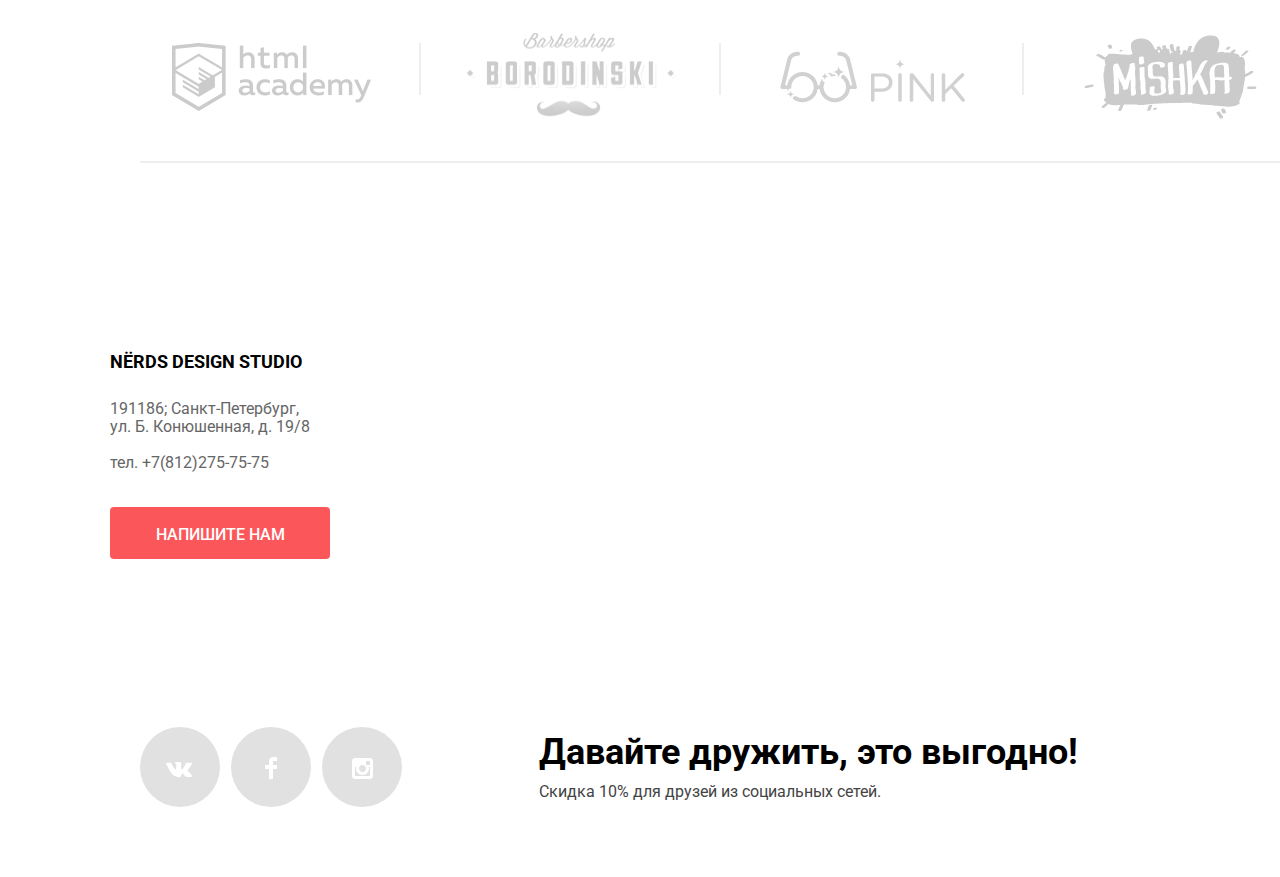
==== commit 9cf3a16b: "Revert "Revert "Исправлены опечатки""" ====
--- a/index.html
+++ b/index.html
@@ -42,7 +42,7 @@
             <ul class="slider-list">
               <li class="slider-item slide" id="slide1">
                 <h3 class="slide-title">
-                  Долго, дорого, скорпулезно.
+                  Долго, дорого, скрупулезно.
                 </h3>
                 <p class="slide-text">Математически выверенный дизайн для вашего сайта или мобильного приложения.</p>
                 <a class="button slide-button" href="#"><span>Узнать больше</span></a>
@@ -60,7 +60,7 @@
                 <h3 class="slide-title">
                   Только ночь, только хардкор
                 </h3>
-                <p class="slide-text">Работать днём, как все? Мы против этого. Ближе к полуночи работа нолько начинается.</p>
+                <p class="slide-text">Работать днём, как все? Мы против этого. Ближе к полуночи работа только начинается.</p>
                 <a class="button slide-button" href="#"><span>Узнать больше</span></a>
               </li>
             </ul>
@@ -204,5 +204,7 @@
       </form>
       <button class="close-button" type="button">Закрыть окно</button>
     </section>
+
+    <script src="js/script.js"></script>
   </body>
 </html>--- a/css/style.css
+++ b/css/style.css
@@ -66,7 +66,9 @@
 .products-list,
 .sorting-position,
 .user-sorting-position,
-.pagination-list {
+.pagination-list,
+.feature-filter-list,
+.grid-filter-list {
   list-style: none;
 }
 .studio-offer-list {
@@ -324,7 +326,13 @@
   padding-right: 35px;
 
   background-repeat: no-repeat;
-  background-position: right 5px top 0px;
+  background-position: right 1px top 0px;
+}
+.slider-item:nth-child(1) {
+  background-position: right 31px top 17px;
+}
+.slider-item:nth-child(3) {
+  background-position: right 0px top 18px;
 }
 #slide-1:checked ~ .site-wrapper .slider-item {
   background-image: url(../img/slide1.png);
@@ -510,7 +518,7 @@
 }
 .slide-button {
   width: 240px;
-  padding: 16px 50px 15px 50px;
+  padding: 16px 50px 15px 54px;
 
   background-color: #fb565a;
 }
@@ -605,7 +613,7 @@
 }
 .slider-controls {
   position: absolute;
-  bottom: 88px;
+  bottom: 90px;
   left: 535px;
   z-index: 20;
   
@@ -771,7 +779,7 @@
   background-color: #fb565a;
 }
 .catalog-header-wrapper {
-  margin-bottom: 60px;
+  margin-bottom: 55px;
 }
 .catalog-two-columns {
   display: flex;
@@ -782,9 +790,10 @@
 .filters {
   width: 280px;
 
-  margin-right: 140px;
+  margin-right: 135px;
 }
 .products {
+  padding-top: 3px;
   width: 820px;
 }
 .products-title {
@@ -795,7 +804,7 @@
   text-transform: uppercase;
 
   margin-right: 265px;
-  margin-bottom: 95px;
+  margin-bottom: 97px;
   padding-left: 2px;
 }
 .product-description {
@@ -893,10 +902,12 @@
   margin-right: 50px;
   padding: 0;
   padding-bottom: 45px;
+  padding-top: 3px;
 }
 .sorting-item {
   font-size: 14px;
   line-height: 18px;
+  
   opacity: 0.3;
 }
 .sorting-item:hover {
@@ -943,11 +954,21 @@
   text-transform: uppercase;
   padding: 16px 78px 13px 78px;
 }
-.pagination-item:hover {
+.filter-button {
+  padding: 17px 90px 15px 90px;
+
+  border: none;
+  outline: none;
+  color: #000000;
+  background-color: #eeeeee; 
+}
+.pagination-item:hover,
+.filter-button:hover {
   background-color: #dfdfdf;
   border-color: #dfdfdf;
 }
-.pagination-item:active {
+.pagination-item:active,
+.filter-button:active {
   background-color: #d5d5d5;
   border-color: #d5d5d5;
   box-shadow: inset 0 3px 0 0 rgba(0, 1, 1, 0.1);
@@ -960,8 +981,181 @@
   background-color: #ffffff;
   border: 3px solid #dbdbdb;
 }
-
-
-
-
-
+.legend-filter {
+  font-size: 18px;
+  line-height: 30px;
+  font-weight: 700;
+  text-transform: uppercase;
+}
+.grid-filter,
+.feature-filter,
+.cost-filter {
+  padding: 0;
+  border: none;
+}
+.cost-filter {
+  width: 260px;
+
+  margin-bottom: 53px;
+}
+.grid-filter {
+  margin-bottom: 25px;
+}
+.feature-filter {
+  margin-bottom: 30px;
+}
+.grid-filter-item,
+.feature-filter-item {
+  font-size: 16px;
+  line-height: 20px;
+
+  margin-bottom: 20px;
+
+  color: #283136;
+}
+.feature-filter-list,
+.grid-filter-list {
+  margin: 0;
+  padding: 0;
+  padding-left: 35px;
+}
+.radio-inditicator,
+.checkbox-inditicator {
+  position: relative;
+}
+.radio-inditicator::before {
+  content: "";
+
+  position: absolute;
+  width: 25px;
+  height: 25px;
+  left: -36px;
+  top: -3px;
+
+  opacity: 0.4;
+  background-image: url(../img/radio-off.svg);
+}
+
+.checkbox-inditicator::before {
+  content: "";
+
+  position: absolute;
+  width: 27px;
+  height: 23px;
+  left: -35px;
+  top: -3px;
+
+  opacity: 0.4;
+  background-image: url(../img/checkbox-off.svg);  
+  background-repeat: no-repeat;
+}
+.checkbox-inditicator:hover::before,
+.radio-inditicator:hover::before {
+  opacity: 1;
+  cursor: pointer;
+}
+
+.grid-filter-item input[type="radio"]:checked + .radio-inditicator::before {
+  background-image: url(../img/radio-on.svg);
+}
+.feature-filter-item input[type="checkbox"]:checked + .checkbox-inditicator::before {
+  background-image: url(../img/checkbox-on.svg);
+}
+.min-price,
+.max-price {
+  font-size: 16px;
+  line-height: 22px;
+
+  color: #283136;
+}
+.price-controls {
+  display: flex;
+  justify-content: space-between;
+
+  text-transform: uppercase;
+}
+.price-controls input {
+  width: 80px;
+  padding-top: 10px;
+  padding-bottom: 10px;
+  padding-left: 5px;
+  padding-right: 5px;
+  margin-left: 10px;
+
+  text-align: center;
+  background-color: #eeeeee;
+  border: none;
+}
+.cost-range-controls {
+  padding: 38px 20px 40px 20px;
+  margin-top: 49px;
+  margin-bottom: 14px;
+
+  border-radius: 3px;
+  background-color: #eeeeee;
+}
+.price-bar {
+  position: relative;
+
+  height: 2px;
+  background-color: #d7dcde;
+}
+.colored-price-bar {
+  position: absolute;
+
+  height: 2px;
+  width: 145px;
+  background-color: #00ca74;
+  z-index: 3;
+}
+.toggle {
+  position: absolute;
+
+  width: 20px;
+  height: 20px;
+  
+  background-color: #ababab;
+  border: 8px solid #ffffff;
+  border-radius: 50%;
+  box-shadow: 0 3px 1px 0 #cfcfcf;
+
+  z-index: 30;
+  cursor: pointer;
+}
+.left-toggle {
+  top: -9px;
+  left: -3px;
+}
+.right-toggle {
+  top: -9px;
+  right: 62px;
+}
+.legend-grid {
+  margin-bottom: 16px;
+}
+.legend-feature {
+  margin-bottom: 16px;
+}
+.sorting-down svg {
+  transform: rotate(-180deg);
+}
+.user-sorting-position li {
+  opacity: 0.2;
+}
+.user-sorting-position li:hover {
+  opacity: 0.5;
+}
+.user-sorting-position li:active {
+  opacity: 1.0;
+}
+.user-sorting-position .active-sorting-position {
+  opacity: 1.0;
+}
+
+
+
+
+
+
+
+
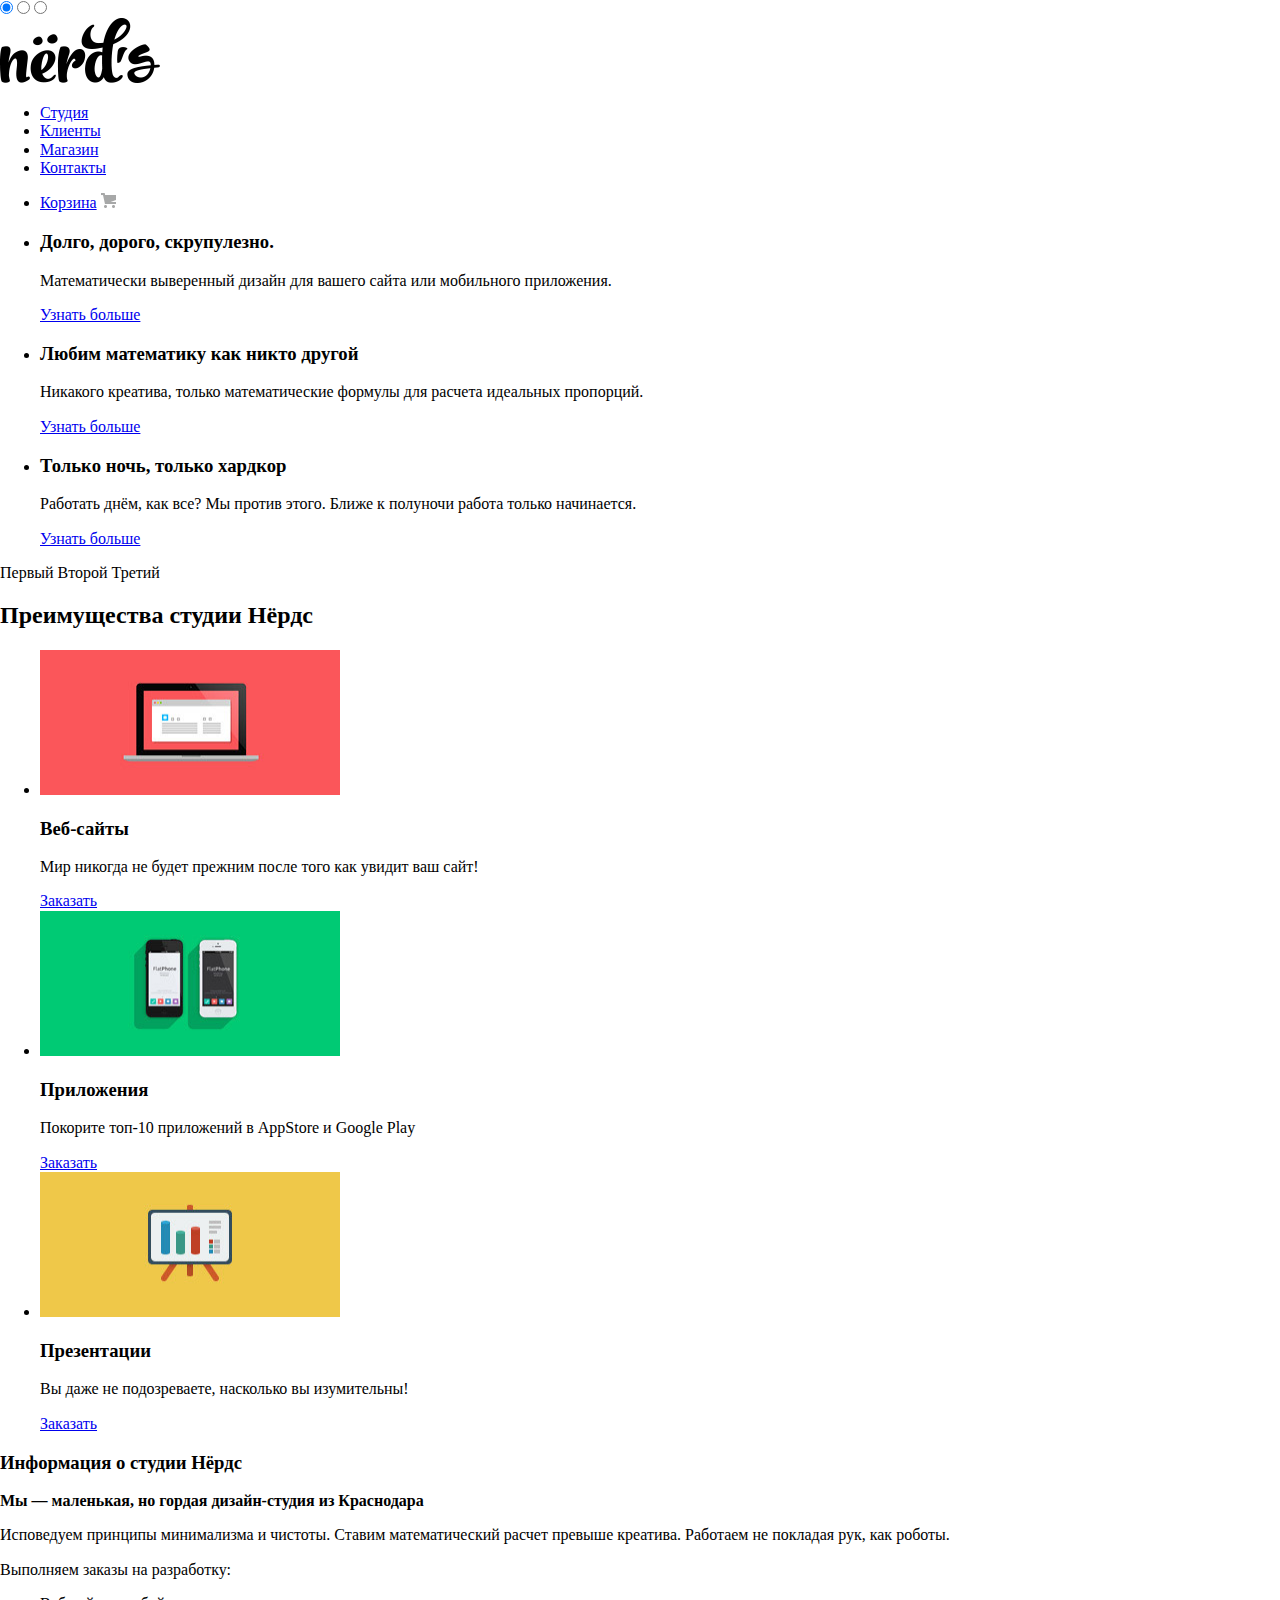
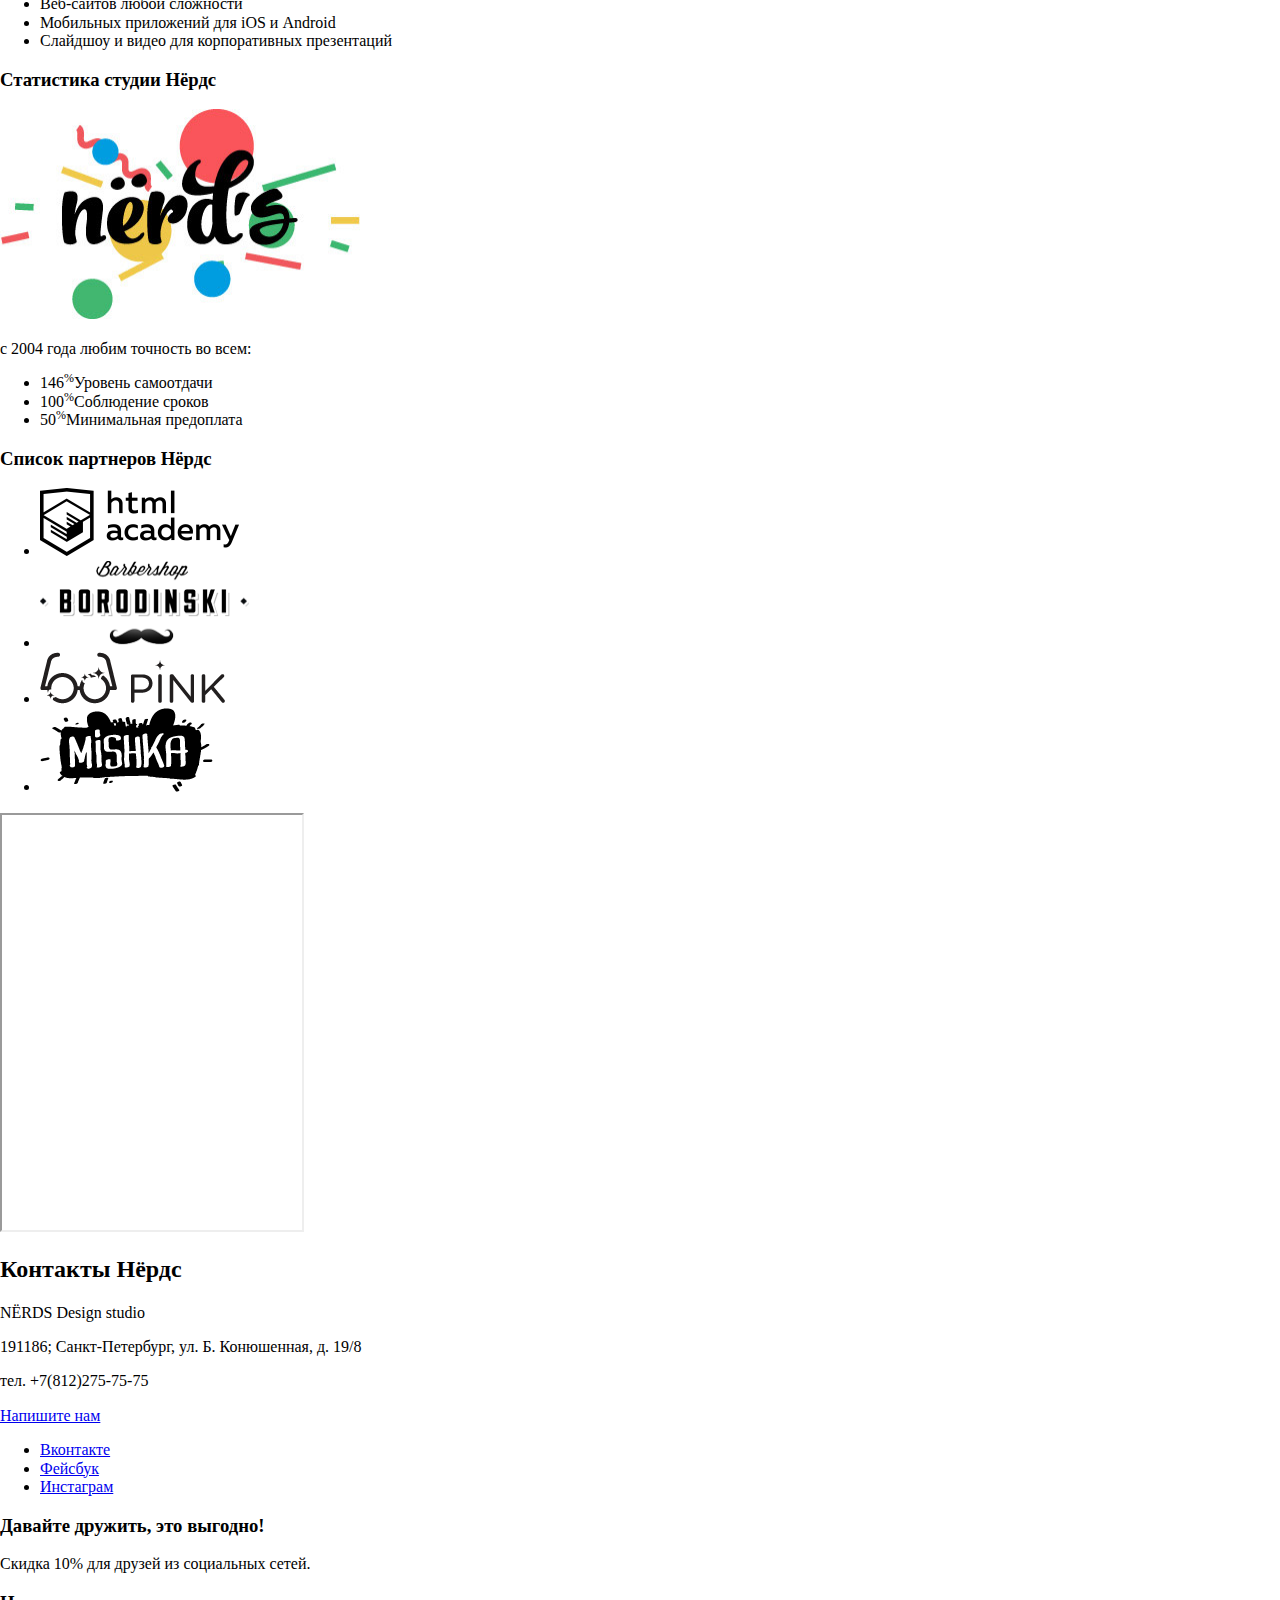
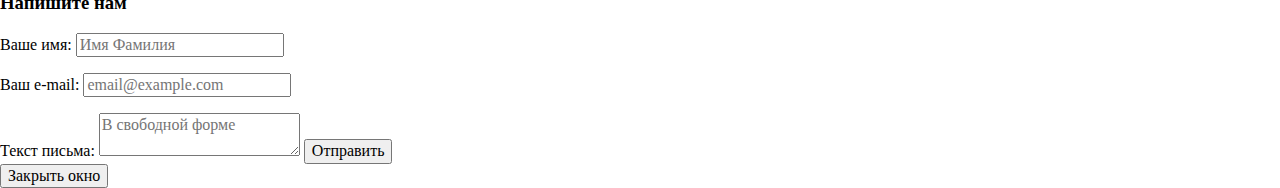
==== commit 2a65954d: "Минификация" ====
--- a/index.html
+++ b/index.html
@@ -5,7 +5,7 @@
     <title>Нёрдс</title>
     <link href="https://fonts.googleapis.com/css?family=Roboto:400,500,700&amp;subset=cyrillic" rel="stylesheet">
     <link href="css/normalize.css" rel="stylesheet">
-    <link href="css/style.css" rel="stylesheet">
+    <link href="css/style.min.css" rel="stylesheet">
   </head>
   <body>
     <div class="header-gray-wrapper">
@@ -146,9 +146,10 @@
     </div>
 
       <section class="map" aria-label="Нёрдс на карте">
-        <iframe src="https://yandex.ru/map-widget/v1/-/CBF9nKAJWA" height="415" allowfullscreen="true"></iframe>
+        <iframe src="https://yandex.ru/map-widget/v1/-/CBF9nKAJWA" height="415" allowfullscreen="allowfullscreen"></iframe>
         <div class="map-container">
           <section class="contacts">
+            <h2 class="visually-hidden">Контакты Нёрдс</h2>
             <span class="contacts-title">NЁRDS Design studio</span>
             <p class="contacts-adress">191186; Санкт-Петербург, ул. Б. Конюшенная, д. 19/8</p>
             <p class="contacts-telephone">тел. +7(812)275-75-75</p>
@@ -191,20 +192,20 @@
         <div class="write-us-form-two-columns">
           <p>
             <label for="name">Ваше имя:</label>
-            <input type="text" id="name" placeholder="Имя Фамилия">
+            <input class="write-us-name" name="name" type="text" id="name" placeholder="Имя Фамилия">
           </p>
           <p>
             <label for="e-mail">Ваш e-mail:</label>
-            <input type="email" id="e-mail" placeholder="email@example.com">
+            <input class="write-us-email" name="email" type="email" id="e-mail" placeholder="email@example.com">
           </p>
         </div>
         <label for="text-form">Текст письма:</label>
-        <textarea class="text-form" id="text-form" placeholder="В свободной форме"></textarea>
-        <button class="button write-us-button">Отправить</button>
+        <textarea class="text-form" name="text" id="text-form" placeholder="В свободной форме"></textarea>
+        <button class="button write-us-button" type="submit">Отправить</button>
       </form>
       <button class="close-button" type="button">Закрыть окно</button>
     </section>
 
-    <script src="js/script.js"></script>
+    <script src="js/script.min.js"></script>
   </body>
 </html>